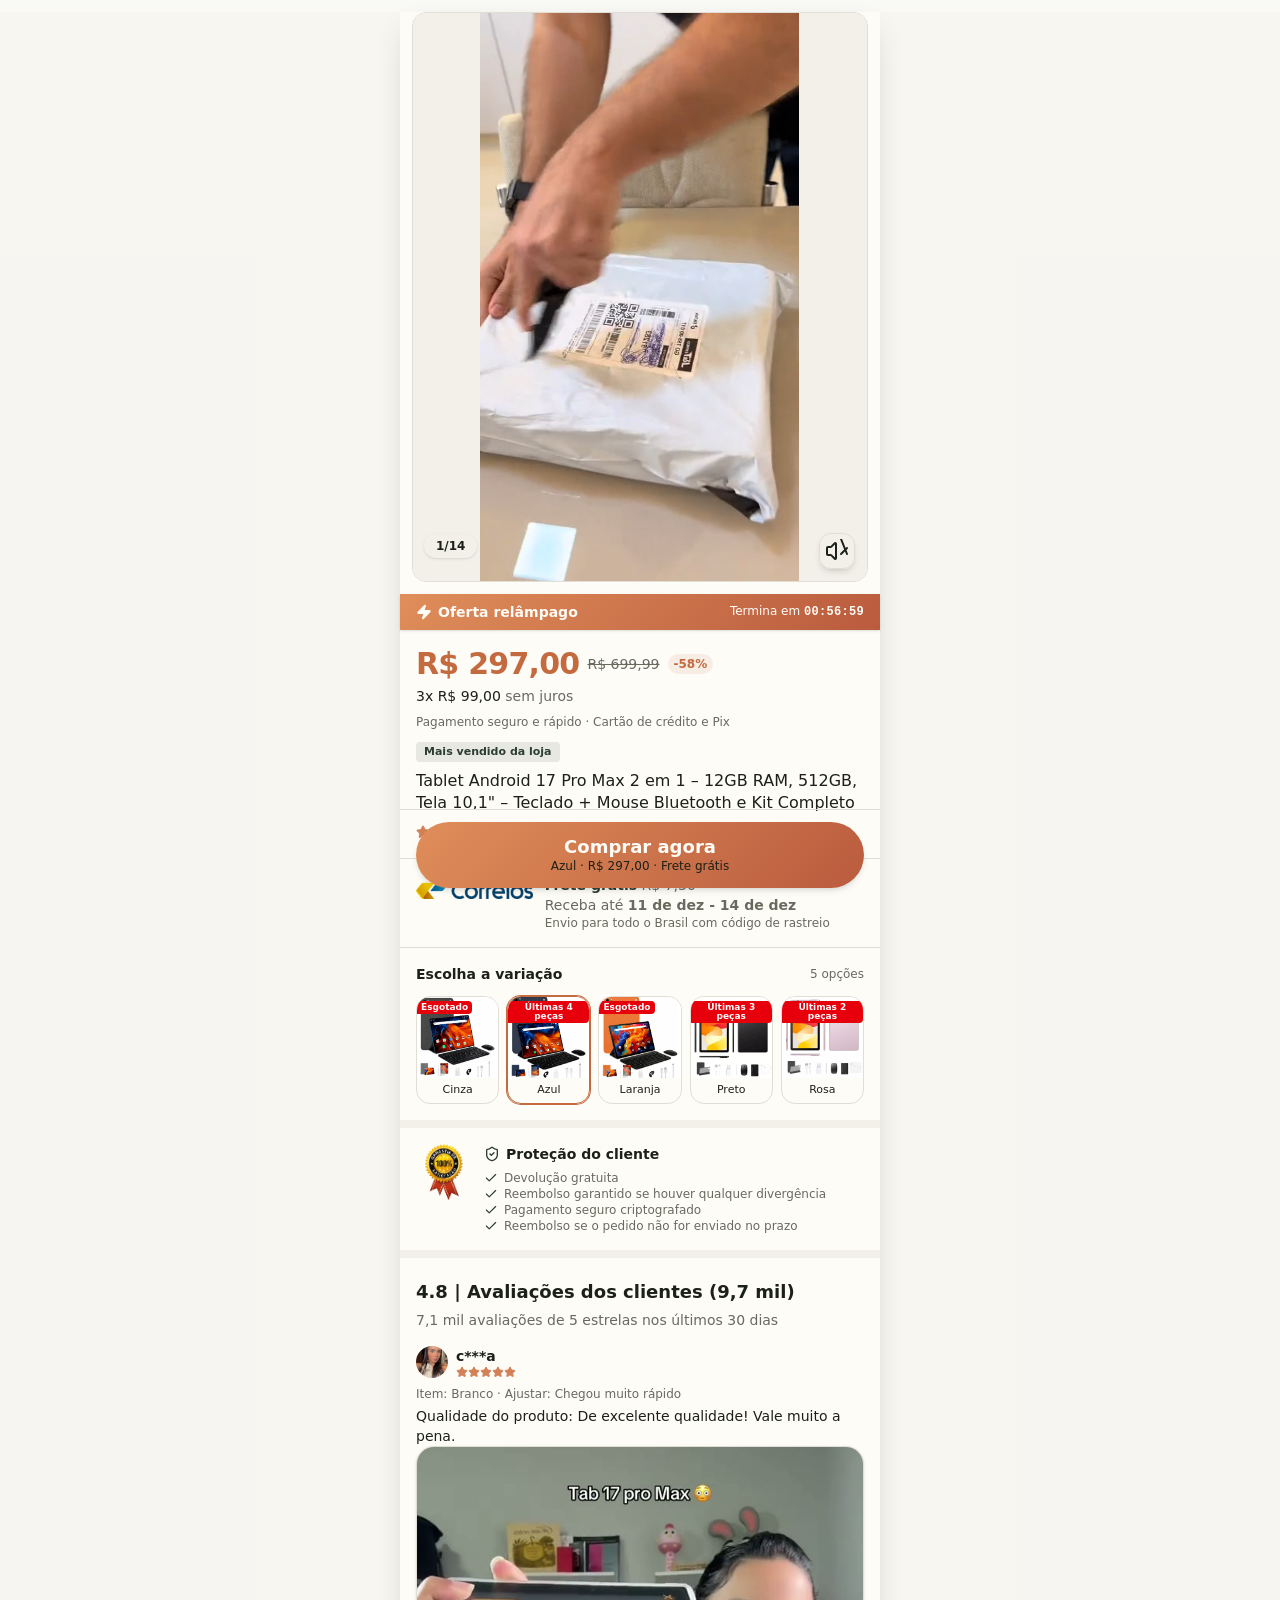
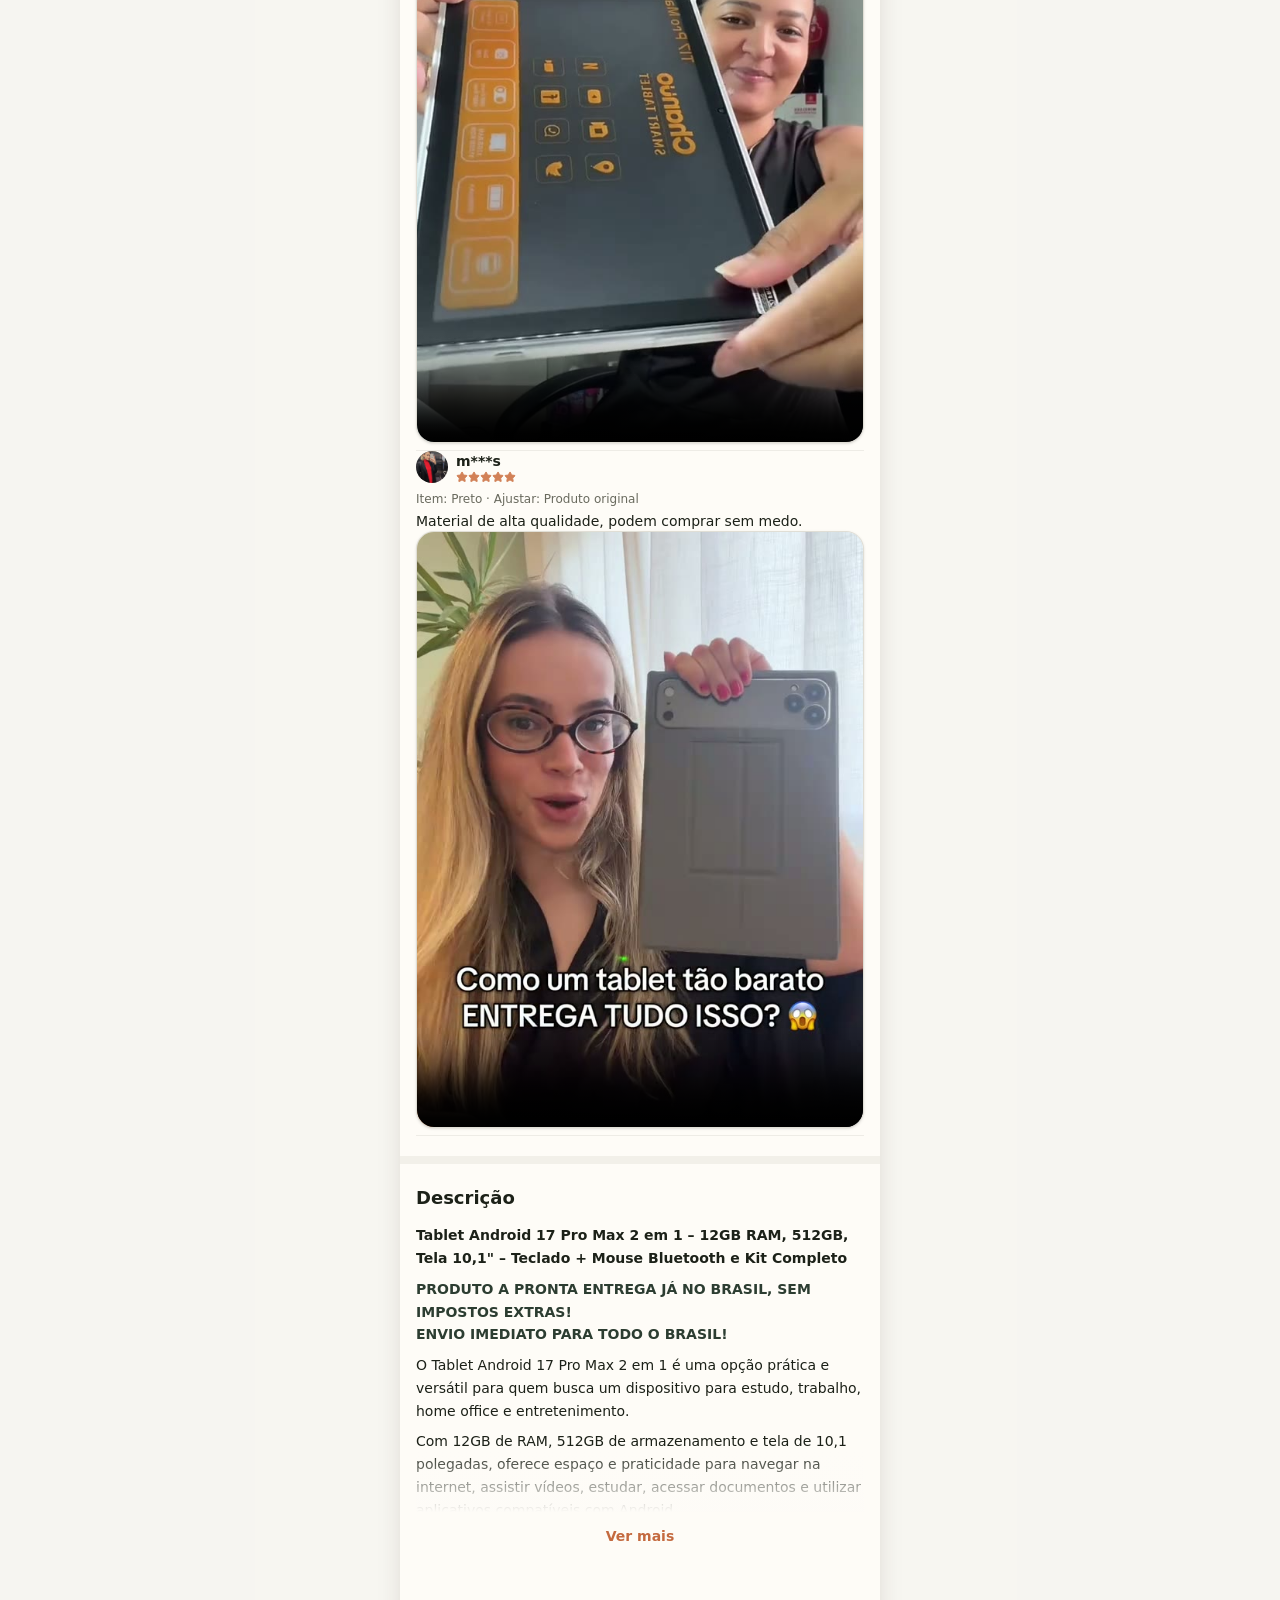
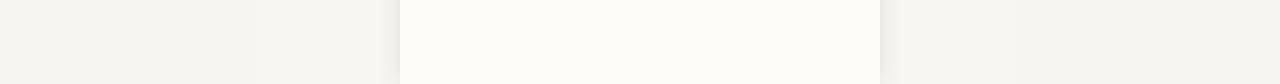
==== index.html @ 678054b8 "feat: pagina funcional tablet 17 pro max com videos e carrossel" ====
<!DOCTYPE html>
<html lang="pt-BR">
<head>
  <meta charset="utf-8">
  <meta name="viewport" content="width=device-width, initial-scale=1">
  <title>Tablet 17 Pro Max 2 em 1 · 12GB RAM, 512GB, teclado e mouse</title>
  <meta name="author" content="Veromix">
  <meta property="og:site_name" content="Veromix">
  <meta name="description" content="Tablet Android 17 Pro Max 2 em 1 com 12GB RAM, 512GB, tela 10,1&quot;, teclado e mouse Bluetooth e kit completo. De R$ 699,99 por R$ 297,00 com frete grátis.">
  <meta property="og:title" content="Tablet 17 Pro Max 2 em 1 · Kit completo por R$ 297,00">
  <meta property="og:description" content="Teclado + mouse Bluetooth, capa, caneta e acessórios. Frete grátis para todo o Brasil.">
  <meta property="og:type" content="product">
  <meta name="twitter:card" content="summary_large_image">
  <meta name="twitter:title" content="Tablet 17 Pro Max 2 em 1 · Kit completo por R$ 297,00">
  <meta name="twitter:description" content="Teclado + mouse Bluetooth, capa, caneta e acessórios. Frete grátis para todo o Brasil.">
  <meta property="og:image" content="images/08c2db23fcd06b9a225fe90efc8fc06b_1793487567953.png">
  <meta name="twitter:image" content="images/08c2db23fcd06b9a225fe90efc8fc06b_1793487567953.png">
  <link rel="icon" type="image/png" href="images/favicon.png">

  <!-- Preloads for performance -->
  <link rel="preload" as="image" href="images/tablet-cinza.webp">
  <link rel="preload" as="image" href="images/correios-logo.png">
  <link rel="preload" as="image" href="images/tablet-azul.webp">
  <link rel="preload" as="image" href="images/tablet-laranja.webp">
  <link rel="preload" as="image" href="images/tablet-preto.webp">
  <link rel="preload" as="image" href="images/tablet-rosa-nitido.jpg">
  <link rel="preload" as="image" href="images/garantia-100-satisfacao.png">
  <link rel="preload" as="image" href="images/avaliacao-avatar-1.jpeg">
  <link rel="preload" as="image" href="images/avaliacao-avatar-2.jpeg">
  <link rel="stylesheet" href="css/styles-BEpDuNdL.css">

  <style>
    /* Smooth carousel snap */
    #product-gallery {
      scroll-behavior: smooth;
      -webkit-overflow-scrolling: touch;
    }
    /* Pulse effect on volume button when muted to draw attention */
    @keyframes subtle-pulse {
      0%, 100% { transform: scale(1); }
      50% { transform: scale(1.08); }
    }
    .pulse-attention {
      animation: subtle-pulse 2s infinite ease-in-out;
    }
  </style>
</head>
<body class="bg-muted/40 text-foreground antialiased">
  <div class="min-h-screen bg-muted/40">
    <div class="mx-auto min-h-screen max-w-[480px] bg-background pb-28 shadow-soft">
      
      <!-- TOP PRODUCT MEDIA GALLERY -->
      <section class="relative">
        <div id="product-gallery" class="mx-3 my-3 flex snap-x snap-mandatory overflow-x-auto rounded-lg border border-border [scrollbar-width:none] [&::-webkit-scrollbar]:hidden">
          
          <!-- Slide 0: Main Video with audio -->
          <div class="relative aspect-[4/5] w-full shrink-0 snap-center bg-muted flex items-center justify-center overflow-hidden">
            <video 
              id="hero-gallery-video"
              src="media/video-galeria-com-som.webm" 
              aria-label="Vídeo do tablet 2 em 1" 
              autoplay 
              loop 
              muted 
              playsinline 
              preload="auto" 
              class="h-full w-full object-contain cursor-pointer"
              title="Toque para alternar o som"
            ></video>
            
            <!-- Sound toggle button -->
            <button 
              id="hero-mute-btn" 
              class="inline-flex items-center justify-center gap-2 whitespace-nowrap rounded-md text-sm font-medium cursor-pointer transition-transform hover:scale-105 active:scale-95 shadow-md h-9 w-9 absolute right-3 z-10 border border-border bg-background/95 text-foreground bottom-3 pulse-attention backdrop-blur-sm" 
              type="button" 
              aria-label="Ativar som" 
              title="Ativar som"
            >
              <svg xmlns="http://www.w3.org/2000/svg" width="24" height="24" viewBox="0 0 24 24" fill="none" stroke="currentColor" stroke-width="2" stroke-linecap="round" stroke-linejoin="round" class="lucide lucide-volume-x size-4 pointer-events-none"><path d="M11 4.702a.705.705 0 0 0-1.203-.498L6.413 7.587A1.4 1.4 0 0 1 5.416 8H3a1 1 0 0 0-1 1v6a1 1 0 0 0 1 1h2.416a1.4 1.4 0 0 1 .997.413l3.383 3.384A.705.705 0 0 0 11 19.298z"></path><line x1="22" x2="16" y1="9" y2="15"></line><line x1="16" x2="22" y2="15"></line></svg>
            </button>
          </div>

          <!-- Slide 1 to 13: Product images -->
          <img src="images/tablet-cinza.webp" alt="Tablet Cinza" class="aspect-square w-full shrink-0 snap-center object-cover">
          <img src="images/tablet-azul.webp" alt="Tablet Azul" loading="lazy" class="aspect-square w-full shrink-0 snap-center object-cover">
          <img src="images/tablet-laranja.webp" alt="Tablet Laranja" loading="lazy" class="aspect-square w-full shrink-0 snap-center object-cover">
          <img src="images/tablet-preto.webp" alt="Tablet Preto" loading="lazy" class="aspect-square w-full shrink-0 snap-center object-cover">
          <img src="images/tablet-rosa-nitido.jpg" alt="Tablet Rosa" loading="lazy" class="aspect-square w-full shrink-0 snap-center object-cover">
          <img src="images/galeria-kit-laranja.webp" alt="Kit Laranja completo" loading="lazy" class="aspect-square w-full shrink-0 snap-center object-cover">
          <img src="images/galeria-cinza-mesa.webp" alt="Tablet Cinza na mesa de trabalho" loading="lazy" class="aspect-square w-full shrink-0 snap-center object-cover">
          <img src="images/galeria-kit-azul.webp" alt="Kit Azul completo" loading="lazy" class="aspect-square w-full shrink-0 snap-center object-cover">
          <img src="images/galeria-usos.webp" alt="Demonstração de usos do tablet" loading="lazy" class="aspect-square w-full shrink-0 snap-center object-cover">
          <img src="images/galeria-cameras.webp" alt="Câmeras e fotos do produto" loading="lazy" class="aspect-square w-full shrink-0 snap-center object-cover">
          <img src="images/galeria-bateria.webp" alt="Bateria de longa duração 12.000mAh" loading="lazy" class="aspect-square w-full shrink-0 snap-center object-cover">
          <img src="images/galeria-especificacoes.webp" alt="Especificações técnicas completas" loading="lazy" class="aspect-square w-full shrink-0 snap-center object-cover">
          <img src="images/galeria-tablet-kit.webp" alt="Visão geral do produto e acessórios inclusos" loading="lazy" class="aspect-square w-full shrink-0 snap-center object-cover">
        </div>
        
        <!-- Gallery counter indicator -->
        <span id="gallery-counter" class="absolute bottom-6 left-6 rounded-full bg-stone-900/80 px-3 py-1 text-xs font-semibold text-white backdrop-blur-sm shadow">1/14</span>
      </section>

      <!-- FLASH SALE BANNER -->
      <div class="flex items-center justify-between bg-gradient-copper px-4 py-2 text-primary-foreground shadow-sm">
        <span class="inline-flex items-center gap-1.5 text-sm font-bold">
          <svg xmlns="http://www.w3.org/2000/svg" width="24" height="24" viewBox="0 0 24 24" fill="none" stroke="currentColor" stroke-width="2" stroke-linecap="round" stroke-linejoin="round" class="lucide lucide-zap h-4 w-4 fill-current" aria-hidden="true"><path d="M4 14a1 1 0 0 1-.78-1.63l9.9-10.2a.5.5 0 0 1 .86.46l-1.92 6.02A1 1 0 0 0 13 10h7a1 1 0 0 1 .78 1.63l-9.9 10.2a.5.5 0 0 1-.86-.46l1.92-6.02A1 1 0 0 0 11 14z"></path></svg> Oferta relâmpago
        </span>
        <span class="text-xs font-medium">Termina em <strong id="countdown-timer" class="font-bold font-mono tracking-wide">00:57:00</strong></span>
      </div>

      <!-- PRODUCT PRICE AND TITLE -->
      <section class="border-b border-border px-4 py-4">
        <div class="flex items-center gap-2">
          <span class="text-3xl font-bold tracking-tight text-primary">R$ 297,00</span>
          <span class="text-sm text-muted-foreground line-through">R$ 699,99</span>
          <span class="rounded-md bg-primary/10 px-1.5 py-0.5 text-xs font-bold text-primary">-58%</span>
        </div>
        <p class="mt-1 text-sm text-foreground">3x R$ 99,00 <span class="text-muted-foreground">sem juros</span></p>
        <p class="mt-2 text-xs text-muted-foreground">Pagamento seguro e rápido · Cartão de crédito e Pix</p>
        <span class="mt-3 inline-block rounded bg-accent/10 px-2 py-0.5 text-[11px] font-bold text-accent">Mais vendido da loja</span>
        <h1 class="mt-2 text-base font-medium leading-snug text-foreground">Tablet Android 17 Pro Max 2 em 1 – 12GB RAM, 512GB, Tela 10,1" – Teclado + Mouse Bluetooth e Kit Completo</h1>
        <div class="mt-2 flex items-center gap-2 text-sm">
          <span class="flex text-copper">
            <svg xmlns="http://www.w3.org/2000/svg" width="24" height="24" viewBox="0 0 24 24" fill="none" stroke="currentColor" stroke-width="2" stroke-linecap="round" stroke-linejoin="round" class="lucide lucide-star h-3.5 w-3.5 fill-copper text-copper" aria-hidden="true"><path d="M11.525 2.295a.53.53 0 0 1 .95 0l2.31 4.679a2.123 2.123 0 0 0 1.595 1.16l5.166.756a.53.53 0 0 1 .294.904l-3.736 3.638a2.123 2.123 0 0 0-.611 1.878l.882 5.14a.53.53 0 0 1-.771.56l-4.618-2.428a2.122 2.122 0 0 0-1.973 0L6.396 21.01a.53.53 0 0 1-.77-.56l.881-5.139a2.122 2.122 0 0 0-.611-1.879L2.16 9.795a.53.53 0 0 1 .294-.906l5.165-.755a2.122 2.122 0 0 0 1.597-1.16z"></path></svg>
            <svg xmlns="http://www.w3.org/2000/svg" width="24" height="24" viewBox="0 0 24 24" fill="none" stroke="currentColor" stroke-width="2" stroke-linecap="round" stroke-linejoin="round" class="lucide lucide-star h-3.5 w-3.5 fill-copper text-copper" aria-hidden="true"><path d="M11.525 2.295a.53.53 0 0 1 .95 0l2.31 4.679a2.123 2.123 0 0 0 1.595 1.16l5.166.756a.53.53 0 0 1 .294.904l-3.736 3.638a2.123 2.123 0 0 0-.611 1.878l.882 5.14a.53.53 0 0 1-.771.56l-4.618-2.428a2.122 2.122 0 0 0-1.973 0L6.396 21.01a.53.53 0 0 1-.77-.56l.881-5.139a2.122 2.122 0 0 0-.611-1.879L2.16 9.795a.53.53 0 0 1 .294-.906l5.165-.755a2.122 2.122 0 0 0 1.597-1.16z"></path></svg>
            <svg xmlns="http://www.w3.org/2000/svg" width="24" height="24" viewBox="0 0 24 24" fill="none" stroke="currentColor" stroke-width="2" stroke-linecap="round" stroke-linejoin="round" class="lucide lucide-star h-3.5 w-3.5 fill-copper text-copper" aria-hidden="true"><path d="M11.525 2.295a.53.53 0 0 1 .95 0l2.31 4.679a2.123 2.123 0 0 0 1.595 1.16l5.166.756a.53.53 0 0 1 .294.904l-3.736 3.638a2.123 2.123 0 0 0-.611 1.878l.882 5.14a.53.53 0 0 1-.771.56l-4.618-2.428a2.122 2.122 0 0 0-1.973 0L6.396 21.01a.53.53 0 0 1-.77-.56l.881-5.139a2.122 2.122 0 0 0-.611-1.879L2.16 9.795a.53.53 0 0 1 .294-.906l5.165-.755a2.122 2.122 0 0 0 1.597-1.16z"></path></svg>
            <svg xmlns="http://www.w3.org/2000/svg" width="24" height="24" viewBox="0 0 24 24" fill="none" stroke="currentColor" stroke-width="2" stroke-linecap="round" stroke-linejoin="round" class="lucide lucide-star h-3.5 w-3.5 fill-copper text-copper" aria-hidden="true"><path d="M11.525 2.295a.53.53 0 0 1 .95 0l2.31 4.679a2.123 2.123 0 0 0 1.595 1.16l5.166.756a.53.53 0 0 1 .294.904l-3.736 3.638a2.123 2.123 0 0 0-.611 1.878l.882 5.14a.53.53 0 0 1-.771.56l-4.618-2.428a2.122 2.122 0 0 0-1.973 0L6.396 21.01a.53.53 0 0 1-.77-.56l.881-5.139a2.122 2.122 0 0 0-.611-1.879L2.16 9.795a.53.53 0 0 1 .294-.906l5.165-.755a2.122 2.122 0 0 0 1.597-1.16z"></path></svg>
            <svg xmlns="http://www.w3.org/2000/svg" width="24" height="24" viewBox="0 0 24 24" fill="none" stroke="currentColor" stroke-width="2" stroke-linecap="round" stroke-linejoin="round" class="lucide lucide-star h-3.5 w-3.5 fill-copper text-copper" aria-hidden="true"><path d="M11.525 2.295a.53.53 0 0 1 .95 0l2.31 4.679a2.123 2.123 0 0 0 1.595 1.16l5.166.756a.53.53 0 0 1 .294.904l-3.736 3.638a2.123 2.123 0 0 0-.611 1.878l.882 5.14a.53.53 0 0 1-.771.56l-4.618-2.428a2.122 2.122 0 0 0-1.973 0L6.396 21.01a.53.53 0 0 1-.77-.56l.881-5.139a2.122 2.122 0 0 0-.611-1.879L2.16 9.795a.53.53 0 0 1 .294-.906l5.165-.755a2.122 2.122 0 0 0 1.597-1.16z"></path></svg>
          </span>
          <span class="font-semibold text-foreground">4.8</span>
          <span class="text-muted-foreground">(9,7 mil) · 142,7 mil vendidos</span>
        </div>
      </section>

      <!-- SHIPPING & CORREIOS -->
      <section class="flex items-start gap-3 border-b border-border px-4 py-4 text-sm">
        <img src="images/correios-logo.png" alt="Correios" class="h-6 w-auto mt-0.5">
        <div>
          <p><span class="font-semibold text-accent">Frete grátis</span> <span class="text-muted-foreground line-through">R$ 7,30</span></p>
          <p class="text-muted-foreground" id="delivery-date-text">Receba com envio rápido</p>
          <p class="text-muted-foreground text-xs mt-0.5">Envio para todo o Brasil com código de rastreio</p>
        </div>
      </section>

      <!-- VARIATION SELECTOR -->
      <section class="border-b-8 border-muted px-4 py-4">
        <div class="flex justify-between items-center text-sm">
          <span class="font-bold text-foreground">Escolha a variação</span>
          <span class="text-xs text-muted-foreground">5 opções</span>
        </div>
        <div class="mt-3 grid grid-cols-5 gap-2">
          
          <!-- Cinza (Esgotado) -->
          <button type="button" data-variant-id="modelo-1" aria-pressed="false" aria-disabled="true" class="relative overflow-hidden rounded-lg border text-center border-border opacity-65 cursor-pointer transition-all hover:opacity-80">
            <span class="absolute left-0 top-1 z-10 rounded-r bg-destructive px-1 py-0.5 text-[9px] font-bold leading-none text-destructive-foreground">Esgotado</span>
            <img src="images/tablet-cinza.webp" alt="Cinza" class="aspect-square w-full object-cover">
            <span class="block py-1 text-[11px] font-medium text-foreground">Cinza</span>
          </button>

          <!-- Azul (Default Selected) -->
          <button type="button" data-variant-id="modelo-2" aria-pressed="true" aria-disabled="false" class="relative overflow-hidden rounded-lg border text-center border-primary ring-1 ring-primary cursor-pointer transition-all hover:opacity-95">
            <span class="absolute left-0 top-1 z-10 rounded-r bg-destructive px-1 py-0.5 text-[9px] font-bold leading-none text-destructive-foreground">Últimas 4 peças</span>
            <img src="images/tablet-azul.webp" alt="Azul" class="aspect-square w-full object-cover">
            <span class="block py-1 text-[11px] font-medium text-foreground">Azul</span>
          </button>

          <!-- Laranja (Esgotado) -->
          <button type="button" data-variant-id="modelo-3" aria-pressed="false" aria-disabled="true" class="relative overflow-hidden rounded-lg border text-center border-border opacity-65 cursor-pointer transition-all hover:opacity-80">
            <span class="absolute left-0 top-1 z-10 rounded-r bg-destructive px-1 py-0.5 text-[9px] font-bold leading-none text-destructive-foreground">Esgotado</span>
            <img src="images/tablet-laranja.webp" alt="Laranja" class="aspect-square w-full object-cover">
            <span class="block py-1 text-[11px] font-medium text-foreground">Laranja</span>
          </button>

          <!-- Preto -->
          <button type="button" data-variant-id="modelo-preto" aria-pressed="false" aria-disabled="false" class="relative overflow-hidden rounded-lg border text-center border-border cursor-pointer transition-all hover:opacity-95">
            <span class="absolute left-0 top-1 z-10 rounded-r bg-destructive px-1 py-0.5 text-[9px] font-bold leading-none text-destructive-foreground">Últimas 3 peças</span>
            <img src="images/tablet-preto.webp" alt="Preto" class="aspect-square w-full object-cover">
            <span class="block py-1 text-[11px] font-medium text-foreground">Preto</span>
          </button>

          <!-- Rosa -->
          <button type="button" data-variant-id="modelo-rosa" aria-pressed="false" aria-disabled="false" class="relative overflow-hidden rounded-lg border text-center border-border cursor-pointer transition-all hover:opacity-95">
            <span class="absolute left-0 top-1 z-10 rounded-r bg-destructive px-1 py-0.5 text-[9px] font-bold leading-none text-destructive-foreground">Últimas 2 peças</span>
            <img src="images/tablet-rosa-nitido.jpg" alt="Rosa" class="aspect-square w-full object-cover">
            <span class="block py-1 text-[11px] font-medium text-foreground">Rosa</span>
          </button>
        </div>
      </section>

      <!-- GUARANTEE AND SECURITY -->
      <section class="flex items-start gap-3 border-b-8 border-muted px-4 py-4">
        <img src="images/garantia-100-satisfacao.png" alt="Compra protegida" class="h-14 w-14 object-contain shrink-0">
        <div>
          <p class="flex items-center gap-1.5 font-bold text-foreground text-sm">
            <svg xmlns="http://www.w3.org/2000/svg" width="24" height="24" viewBox="0 0 24 24" fill="none" stroke="currentColor" stroke-width="2" stroke-linecap="round" stroke-linejoin="round" class="lucide lucide-shield-check h-4 w-4 text-accent" aria-hidden="true"><path d="M20 13c0 5-3.5 7.5-7.66 8.95a1 1 0 0 1-.67-.01C7.5 20.5 4 18 4 13V6a1 1 0 0 1 1-1c2 0 4.5-1.2 6.24-2.72a1.17 1.17 0 0 1 1.52 0C14.51 3.81 17 5 19 5a1 1 0 0 1 1 1z"></path><path d="m9 12 2 2 4-4"></path></svg> Proteção do cliente
          </p>
          <ul class="mt-1.5 space-y-1 text-xs text-muted-foreground">
            <li class="flex items-center gap-1.5"><svg xmlns="http://www.w3.org/2000/svg" width="24" height="24" viewBox="0 0 24 24" fill="none" stroke="currentColor" stroke-width="2" stroke-linecap="round" stroke-linejoin="round" class="lucide lucide-check h-3.5 w-3.5 text-accent shrink-0" aria-hidden="true"><path d="M20 6 9 17l-5-5"></path></svg> Devolução gratuita</li>
            <li class="flex items-center gap-1.5"><svg xmlns="http://www.w3.org/2000/svg" width="24" height="24" viewBox="0 0 24 24" fill="none" stroke="currentColor" stroke-width="2" stroke-linecap="round" stroke-linejoin="round" class="lucide lucide-check h-3.5 w-3.5 text-accent shrink-0" aria-hidden="true"><path d="M20 6 9 17l-5-5"></path></svg> Reembolso garantido se houver qualquer divergência</li>
            <li class="flex items-center gap-1.5"><svg xmlns="http://www.w3.org/2000/svg" width="24" height="24" viewBox="0 0 24 24" fill="none" stroke="currentColor" stroke-width="2" stroke-linecap="round" stroke-linejoin="round" class="lucide lucide-check h-3.5 w-3.5 text-accent shrink-0" aria-hidden="true"><path d="M20 6 9 17l-5-5"></path></svg> Pagamento seguro criptografado</li>
            <li class="flex items-center gap-1.5"><svg xmlns="http://www.w3.org/2000/svg" width="24" height="24" viewBox="0 0 24 24" fill="none" stroke="currentColor" stroke-width="2" stroke-linecap="round" stroke-linejoin="round" class="lucide lucide-check h-3.5 w-3.5 text-accent shrink-0" aria-hidden="true"><path d="M20 6 9 17l-5-5"></path></svg> Reembolso se o pedido não for enviado no prazo</li>
          </ul>
        </div>
      </section>

      <!-- CUSTOMER REVIEWS WITH REAL VIDEO REVIEWS -->
      <section class="border-b-8 border-muted px-4 py-5">
        <h3 class="text-lg font-bold text-foreground">4.8 | Avaliações dos clientes (9,7 mil)</h3>
        <p class="mt-1 text-sm text-muted-foreground">7,1 mil avaliações de 5 estrelas nos últimos 30 dias</p>
        
        <div class="mt-4 space-y-6">
          
          <!-- Review 1 -->
          <div class="border-b border-border/50 pb-5 last:border-0 last:pb-0">
            <div class="flex items-center gap-2">
              <img src="images/avaliacao-avatar-1.jpeg" alt="c***a" class="h-8 w-8 rounded-full object-cover">
              <div>
                <p class="text-sm font-semibold text-foreground">c***a</p>
                <span class="flex text-copper">
                  <svg xmlns="http://www.w3.org/2000/svg" width="24" height="24" viewBox="0 0 24 24" fill="none" stroke="currentColor" stroke-width="2" stroke-linecap="round" stroke-linejoin="round" class="lucide lucide-star h-3 w-3 fill-copper text-copper"><path d="M11.525 2.295a.53.53 0 0 1 .95 0l2.31 4.679a2.123 2.123 0 0 0 1.595 1.16l5.166.756a.53.53 0 0 1 .294.904l-3.736 3.638a2.123 2.123 0 0 0-.611 1.878l.882 5.14a.53.53 0 0 1-.771.56l-4.618-2.428a2.122 2.122 0 0 0-1.973 0L6.396 21.01a.53.53 0 0 1-.77-.56l.881-5.139a2.122 2.122 0 0 0-.611-1.879L2.16 9.795a.53.53 0 0 1 .294-.906l5.165-.755a2.122 2.122 0 0 0 1.597-1.16z"></path></svg>
                  <svg xmlns="http://www.w3.org/2000/svg" width="24" height="24" viewBox="0 0 24 24" fill="none" stroke="currentColor" stroke-width="2" stroke-linecap="round" stroke-linejoin="round" class="lucide lucide-star h-3 w-3 fill-copper text-copper"><path d="M11.525 2.295a.53.53 0 0 1 .95 0l2.31 4.679a2.123 2.123 0 0 0 1.595 1.16l5.166.756a.53.53 0 0 1 .294.904l-3.736 3.638a2.123 2.123 0 0 0-.611 1.878l.882 5.14a.53.53 0 0 1-.771.56l-4.618-2.428a2.122 2.122 0 0 0-1.973 0L6.396 21.01a.53.53 0 0 1-.77-.56l.881-5.139a2.122 2.122 0 0 0-.611-1.879L2.16 9.795a.53.53 0 0 1 .294-.906l5.165-.755a2.122 2.122 0 0 0 1.597-1.16z"></path></svg>
                  <svg xmlns="http://www.w3.org/2000/svg" width="24" height="24" viewBox="0 0 24 24" fill="none" stroke="currentColor" stroke-width="2" stroke-linecap="round" stroke-linejoin="round" class="lucide lucide-star h-3 w-3 fill-copper text-copper"><path d="M11.525 2.295a.53.53 0 0 1 .95 0l2.31 4.679a2.123 2.123 0 0 0 1.595 1.16l5.166.756a.53.53 0 0 1 .294.904l-3.736 3.638a2.123 2.123 0 0 0-.611 1.878l.882 5.14a.53.53 0 0 1-.771.56l-4.618-2.428a2.122 2.122 0 0 0-1.973 0L6.396 21.01a.53.53 0 0 1-.77-.56l.881-5.139a2.122 2.122 0 0 0-.611-1.879L2.16 9.795a.53.53 0 0 1 .294-.906l5.165-.755a2.122 2.122 0 0 0 1.597-1.16z"></path></svg>
                  <svg xmlns="http://www.w3.org/2000/svg" width="24" height="24" viewBox="0 0 24 24" fill="none" stroke="currentColor" stroke-width="2" stroke-linecap="round" stroke-linejoin="round" class="lucide lucide-star h-3 w-3 fill-copper text-copper"><path d="M11.525 2.295a.53.53 0 0 1 .95 0l2.31 4.679a2.123 2.123 0 0 0 1.595 1.16l5.166.756a.53.53 0 0 1 .294.904l-3.736 3.638a2.123 2.123 0 0 0-.611 1.878l.882 5.14a.53.53 0 0 1-.771.56l-4.618-2.428a2.122 2.122 0 0 0-1.973 0L6.396 21.01a.53.53 0 0 1-.77-.56l.881-5.139a2.122 2.122 0 0 0-.611-1.879L2.16 9.795a.53.53 0 0 1 .294-.906l5.165-.755a2.122 2.122 0 0 0 1.597-1.16z"></path></svg>
                  <svg xmlns="http://www.w3.org/2000/svg" width="24" height="24" viewBox="0 0 24 24" fill="none" stroke="currentColor" stroke-width="2" stroke-linecap="round" stroke-linejoin="round" class="lucide lucide-star h-3 w-3 fill-copper text-copper"><path d="M11.525 2.295a.53.53 0 0 1 .95 0l2.31 4.679a2.123 2.123 0 0 0 1.595 1.16l5.166.756a.53.53 0 0 1 .294.904l-3.736 3.638a2.123 2.123 0 0 0-.611 1.878l.882 5.14a.53.53 0 0 1-.771.56l-4.618-2.428a2.122 2.122 0 0 0-1.973 0L6.396 21.01a.53.53 0 0 1-.77-.56l.881-5.139a2.122 2.122 0 0 0-.611-1.879L2.16 9.795a.53.53 0 0 1 .294-.906l5.165-.755a2.122 2.122 0 0 0 1.597-1.16z"></path></svg>
                </span>
              </div>
            </div>
            <p class="mt-2 text-xs text-muted-foreground">Item: Branco · Ajustar: Chegou muito rápido</p>
            <p class="mt-1 text-sm text-foreground">Qualidade do produto: De excelente qualidade! Vale muito a pena.</p>
            
            <!-- Video Review 1 -->
            <div class="mt-2.5 relative inline-block">
              <video 
                src="media/avaliacao-tablet-1.mp4" 
                poster="images/avaliacao-tablet-1-poster.jpg" 
                controls 
                playsinline 
                preload="metadata" 
                class="review-video aspect-[3/4] w-44 rounded-xl bg-muted object-cover shadow-sm border border-border"
              ></video>
            </div>
          </div>

          <!-- Review 2 -->
          <div class="border-b border-border/50 pb-5 last:border-0 last:pb-0">
            <div class="flex items-center gap-2">
              <img src="images/avaliacao-avatar-2.jpeg" alt="m***s" class="h-8 w-8 rounded-full object-cover">
              <div>
                <p class="text-sm font-semibold text-foreground">m***s</p>
                <span class="flex text-copper">
                  <svg xmlns="http://www.w3.org/2000/svg" width="24" height="24" viewBox="0 0 24 24" fill="none" stroke="currentColor" stroke-width="2" stroke-linecap="round" stroke-linejoin="round" class="lucide lucide-star h-3 w-3 fill-copper text-copper"><path d="M11.525 2.295a.53.53 0 0 1 .95 0l2.31 4.679a2.123 2.123 0 0 0 1.595 1.16l5.166.756a.53.53 0 0 1 .294.904l-3.736 3.638a2.123 2.123 0 0 0-.611 1.878l.882 5.14a.53.53 0 0 1-.771.56l-4.618-2.428a2.122 2.122 0 0 0-1.973 0L6.396 21.01a.53.53 0 0 1-.77-.56l.881-5.139a2.122 2.122 0 0 0-.611-1.879L2.16 9.795a.53.53 0 0 1 .294-.906l5.165-.755a2.122 2.122 0 0 0 1.597-1.16z"></path></svg>
                  <svg xmlns="http://www.w3.org/2000/svg" width="24" height="24" viewBox="0 0 24 24" fill="none" stroke="currentColor" stroke-width="2" stroke-linecap="round" stroke-linejoin="round" class="lucide lucide-star h-3 w-3 fill-copper text-copper"><path d="M11.525 2.295a.53.53 0 0 1 .95 0l2.31 4.679a2.123 2.123 0 0 0 1.595 1.16l5.166.756a.53.53 0 0 1 .294.904l-3.736 3.638a2.123 2.123 0 0 0-.611 1.878l.882 5.14a.53.53 0 0 1-.771.56l-4.618-2.428a2.122 2.122 0 0 0-1.973 0L6.396 21.01a.53.53 0 0 1-.77-.56l.881-5.139a2.122 2.122 0 0 0-.611-1.879L2.16 9.795a.53.53 0 0 1 .294-.906l5.165-.755a2.122 2.122 0 0 0 1.597-1.16z"></path></svg>
                  <svg xmlns="http://www.w3.org/2000/svg" width="24" height="24" viewBox="0 0 24 24" fill="none" stroke="currentColor" stroke-width="2" stroke-linecap="round" stroke-linejoin="round" class="lucide lucide-star h-3 w-3 fill-copper text-copper"><path d="M11.525 2.295a.53.53 0 0 1 .95 0l2.31 4.679a2.123 2.123 0 0 0 1.595 1.16l5.166.756a.53.53 0 0 1 .294.904l-3.736 3.638a2.123 2.123 0 0 0-.611 1.878l.882 5.14a.53.53 0 0 1-.771.56l-4.618-2.428a2.122 2.122 0 0 0-1.973 0L6.396 21.01a.53.53 0 0 1-.77-.56l.881-5.139a2.122 2.122 0 0 0-.611-1.879L2.16 9.795a.53.53 0 0 1 .294-.906l5.165-.755a2.122 2.122 0 0 0 1.597-1.16z"></path></svg>
                  <svg xmlns="http://www.w3.org/2000/svg" width="24" height="24" viewBox="0 0 24 24" fill="none" stroke="currentColor" stroke-width="2" stroke-linecap="round" stroke-linejoin="round" class="lucide lucide-star h-3 w-3 fill-copper text-copper"><path d="M11.525 2.295a.53.53 0 0 1 .95 0l2.31 4.679a2.123 2.123 0 0 0 1.595 1.16l5.166.756a.53.53 0 0 1 .294.904l-3.736 3.638a2.123 2.123 0 0 0-.611 1.878l.882 5.14a.53.53 0 0 1-.771.56l-4.618-2.428a2.122 2.122 0 0 0-1.973 0L6.396 21.01a.53.53 0 0 1-.77-.56l.881-5.139a2.122 2.122 0 0 0-.611-1.879L2.16 9.795a.53.53 0 0 1 .294-.906l5.165-.755a2.122 2.122 0 0 0 1.597-1.16z"></path></svg>
                  <svg xmlns="http://www.w3.org/2000/svg" width="24" height="24" viewBox="0 0 24 24" fill="none" stroke="currentColor" stroke-width="2" stroke-linecap="round" stroke-linejoin="round" class="lucide lucide-star h-3 w-3 fill-copper text-copper"><path d="M11.525 2.295a.53.53 0 0 1 .95 0l2.31 4.679a2.123 2.123 0 0 0 1.595 1.16l5.166.756a.53.53 0 0 1 .294.904l-3.736 3.638a2.123 2.123 0 0 0-.611 1.878l.882 5.14a.53.53 0 0 1-.771.56l-4.618-2.428a2.122 2.122 0 0 0-1.973 0L6.396 21.01a.53.53 0 0 1-.77-.56l.881-5.139a2.122 2.122 0 0 0-.611-1.879L2.16 9.795a.53.53 0 0 1 .294-.906l5.165-.755a2.122 2.122 0 0 0 1.597-1.16z"></path></svg>
                </span>
              </div>
            </div>
            <p class="mt-2 text-xs text-muted-foreground">Item: Preto · Ajustar: Produto original</p>
            <p class="mt-1 text-sm text-foreground">Material de alta qualidade, podem comprar sem medo.</p>
            
            <!-- Video Review 2 -->
            <div class="mt-2.5 relative inline-block">
              <video 
                src="media/avaliacao-tablet-2.mp4" 
                poster="images/avaliacao-tablet-2-poster.jpg" 
                controls 
                playsinline 
                preload="metadata" 
                class="review-video aspect-[3/4] w-44 rounded-xl bg-muted object-cover shadow-sm border border-border"
              ></video>
            </div>
          </div>

        </div>
      </section>

      <!-- PRODUCT DESCRIPTION -->
      <section class="px-4 py-5">
        <h2 class="text-lg font-bold text-foreground">Descrição</h2>
        <div id="description-content" class="relative mt-3 space-y-2 overflow-hidden text-sm leading-relaxed text-foreground max-h-72 transition-all duration-300">
          <p class="font-semibold">Tablet Android 17 Pro Max 2 em 1 – 12GB RAM, 512GB, Tela 10,1" – Teclado + Mouse Bluetooth e Kit Completo</p>
          <p class="font-bold text-accent">PRODUTO A PRONTA ENTREGA JÁ NO BRASIL, SEM IMPOSTOS EXTRAS!<br>ENVIO IMEDIATO PARA TODO O BRASIL!</p>
          <p>O Tablet Android 17 Pro Max 2 em 1 é uma opção prática e versátil para quem busca um dispositivo para estudo, trabalho, home office e entretenimento.</p>
          <p>Com 12GB de RAM, 512GB de armazenamento e tela de 10,1 polegadas, oferece espaço e praticidade para navegar na internet, assistir vídeos, estudar, acessar documentos e utilizar aplicativos compatíveis com Android.</p>
          <p>O kit acompanha teclado e mouse Bluetooth sem fio, além de capa, suporte, caneta touch, película, fone de ouvido e outros acessórios para deixar sua experiência ainda mais completa.</p>
          
          <p class="font-bold mt-3">ESPECIFICAÇÕES DO PRODUTO:</p>
          <p>• Sistema operacional: Android 14<br>
          • Memória RAM: 12GB<br>
          • Armazenamento interno: 512GB<br>
          • Tela: 10,1 polegadas<br>
          • Conectividade: Wi-Fi e Bluetooth<br>
          • Entradas: USB Tipo-C e cartão de memória<br>
          • Câmera frontal: 16 MP<br>
          • Câmera traseira: 32 MP<br>
          • Bateria: 12.000 mAh<br>
          • Carregamento: USB Tipo-C<br>
          • Uso: Estudo, trabalho, entretenimento e navegação</p>
          
          <p class="font-bold mt-3">KIT COMPLETO 2 EM 1:</p>
          <p><strong>TECLADO + MOUSE BLUETOOTH</strong><br>Transforme o tablet em uma estação mais prática para digitação, pesquisas, trabalhos, organização de documentos e tarefas do dia a dia.</p>
          <p><strong>TELA DE 10,1 POLEGADAS</strong><br>Tamanho confortável para leitura, videoaulas, filmes, redes sociais, navegação e utilização de aplicativos.</p>
          <p><strong>512GB DE ARMAZENAMENTO</strong><br>Tenha bastante espaço para armazenar arquivos, fotos, vídeos, aplicativos e documentos.</p>
          <p><strong>12GB DE RAM</strong><br>Memória adequada para tarefas do dia a dia e utilização de aplicativos compatíveis com o sistema Android.</p>
          
          <p class="font-bold mt-3">IDEAL PARA ESTUDO E CURSOS ONLINE:</p>
          <p>• Acompanhe videoaulas<br>
          • Leia e-books e documentos<br>
          • Acesse plataformas de ensino<br>
          • Faça anotações com a caneta touch<br>
          • Participe de aulas e reuniões online<br>
          • Utilize aplicativos compatíveis com Android</p>
          
          <p class="font-bold mt-3">TRABALHO E HOME OFFICE:</p>
          <p>Utilize aplicativos compatíveis com Android para editar documentos, acessar e-mails, ler PDFs, realizar pesquisas e organizar suas tarefas.</p>
          <p>O teclado e o mouse Bluetooth proporcionam mais praticidade para digitação e atividades que exigem maior produtividade.</p>
          
          <p class="font-bold mt-3">ENTRETENIMENTO:</p>
          <p>Use o tablet para assistir vídeos, navegar na internet, acessar redes sociais, ouvir música e utilizar aplicativos compatíveis com Android.</p>
          
          <p class="font-bold mt-3">CÂMERAS:</p>
          <p>• Câmera frontal de 16 MP: ideal para chamadas de vídeo e reuniões online.<br>
          • Câmera traseira de 32 MP: para fotos e registros do dia a dia.</p>
          
          <p class="font-bold mt-3">BATERIA DE 12.000 mAh:</p>
          <p>A bateria de 12.000 mAh proporciona autonomia para utilização diária em estudos, trabalho e entretenimento.</p>
          
          <p class="font-bold mt-3">CONTEÚDO DA EMBALAGEM:</p>
          <p>• 1 Tablet Android 14<br>
          • 1 Capa protetora<br>
          • 1 Teclado Bluetooth sem fio<br>
          • 1 Mouse Bluetooth sem fio<br>
          • 1 Suporte para tablet<br>
          • 1 Caneta touch<br>
          • 1 Película protetora<br>
          • 1 Fone de ouvido<br>
          • 1 Cabo USB Tipo-C<br>
          • 1 Carregador USB bivolt<br>
          • 1 Cabo OTG</p>
          
          <p class="font-bold mt-3">POR QUE ADQUIRIR CONOSCO?</p>
          <p>• Produto novo lacrado<br>
          • Produto à pronta entrega no Brasil<br>
          • Sem impostos extras para o comprador<br>
          • Envio rápido e seguro para todo o Brasil<br>
          • Kit completo com teclado e mouse<br>
          • Diversos acessórios inclusos<br>
          • Atendimento pós-venda dedicado</p>
          <p>Garantia do vendedor: 90 dias<br>Garantia de fábrica: conforme disponibilidade do fabricante</p>

          <!-- Gradient overlay when collapsed -->
          <div id="description-overlay" class="absolute inset-x-0 bottom-0 h-16 bg-gradient-to-t from-background to-transparent pointer-events-none"></div>
        </div>
        <button id="description-toggle-btn" type="button" class="mt-2 w-full text-center text-sm font-semibold text-primary py-1.5 cursor-pointer hover:underline transition-colors">Ver mais</button>
      </section>

      <!-- STICKY BOTTOM BUY BUTTON -->
      <div class="fixed inset-x-0 bottom-0 z-30 mx-auto max-w-[480px] border-t border-border bg-background/95 backdrop-blur-md px-4 py-3">
        <a id="bottom-buy-btn" href="https://seguro.veromix.shop/api/public/shopify?product=2788514257293&amp;store=27885" class="block w-full rounded-full bg-gradient-copper py-3.5 text-center transition-all hover:brightness-105 active:scale-[0.99] shadow-md">
          <span class="block text-lg font-bold text-primary-foreground leading-tight">Comprar agora</span>
          <span id="bottom-buy-subtitle" class="block text-xs text-primary-foreground/90 font-medium">Azul · R$ 297,00 · Frete grátis</span>
        </a>
      </div>

    </div>
  </div>

  <!-- App logic -->
  <script src="js/app.js"></script>
</body>
</html>
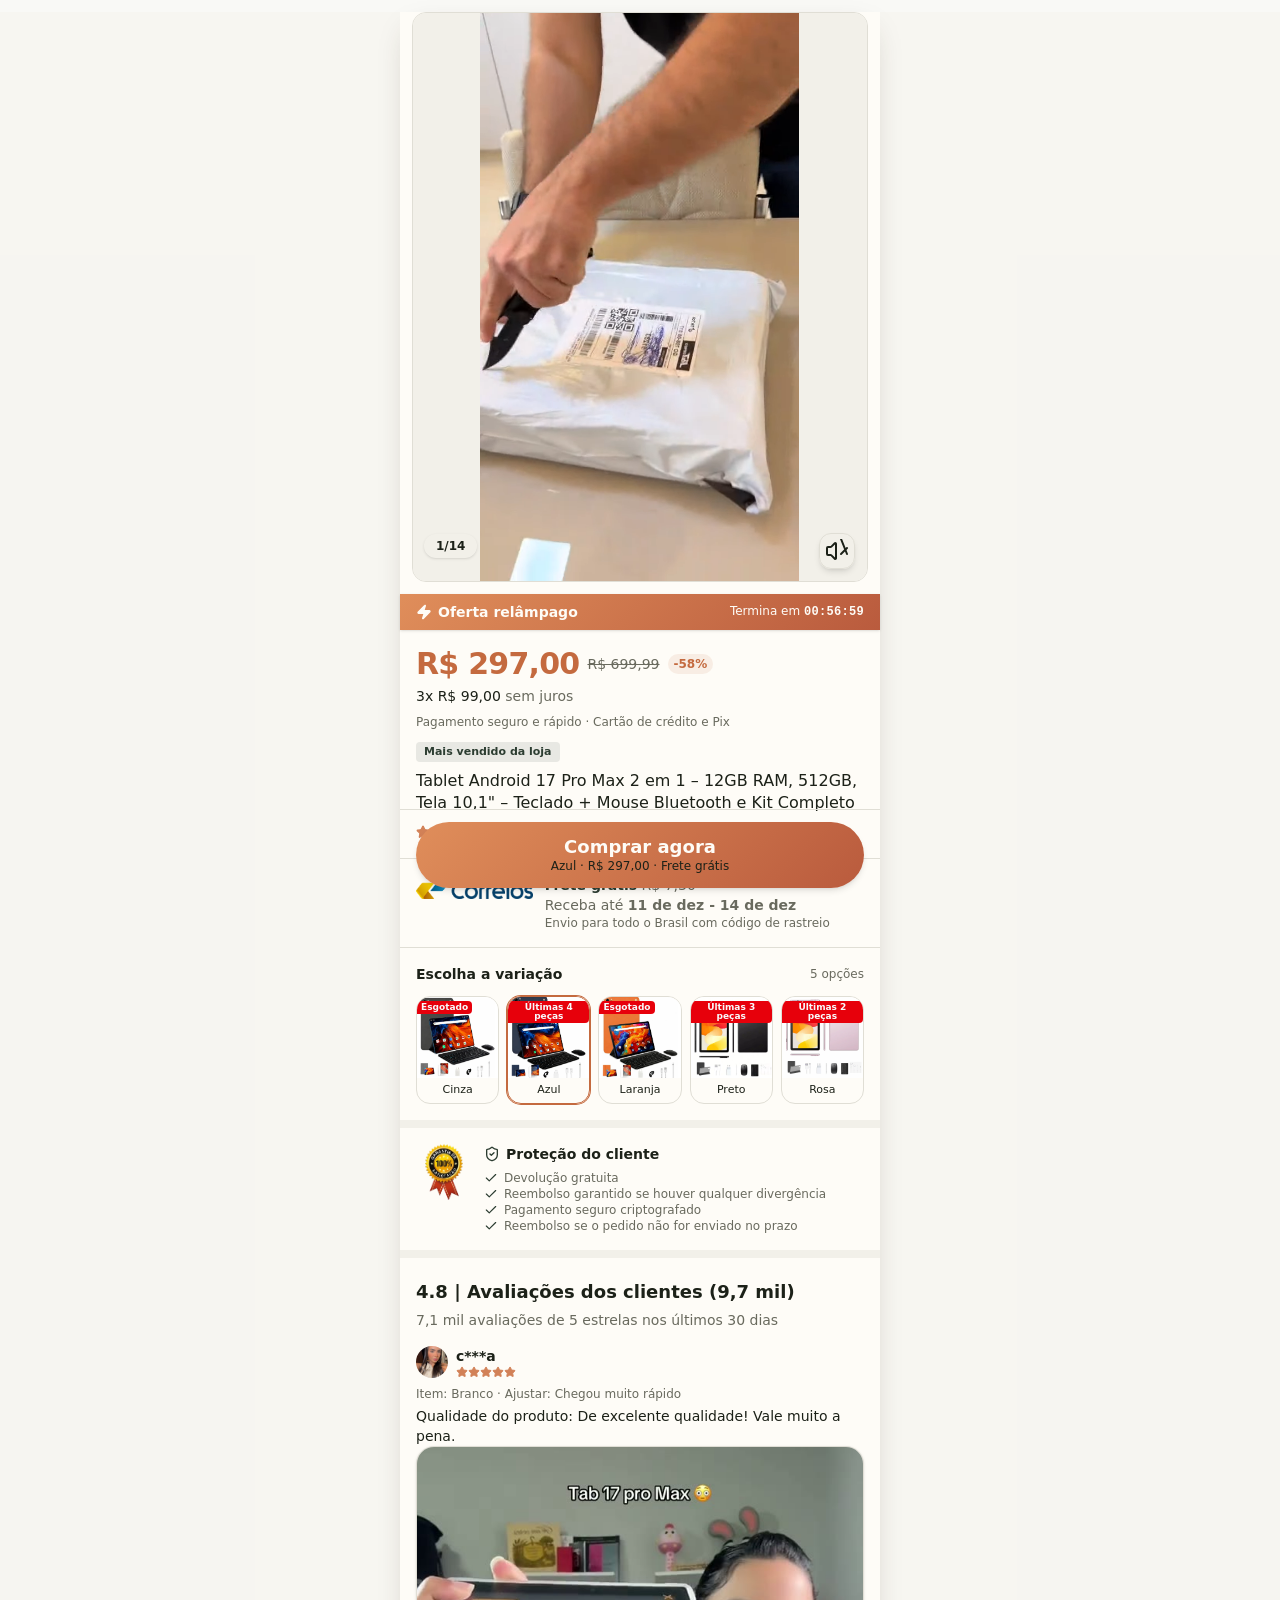
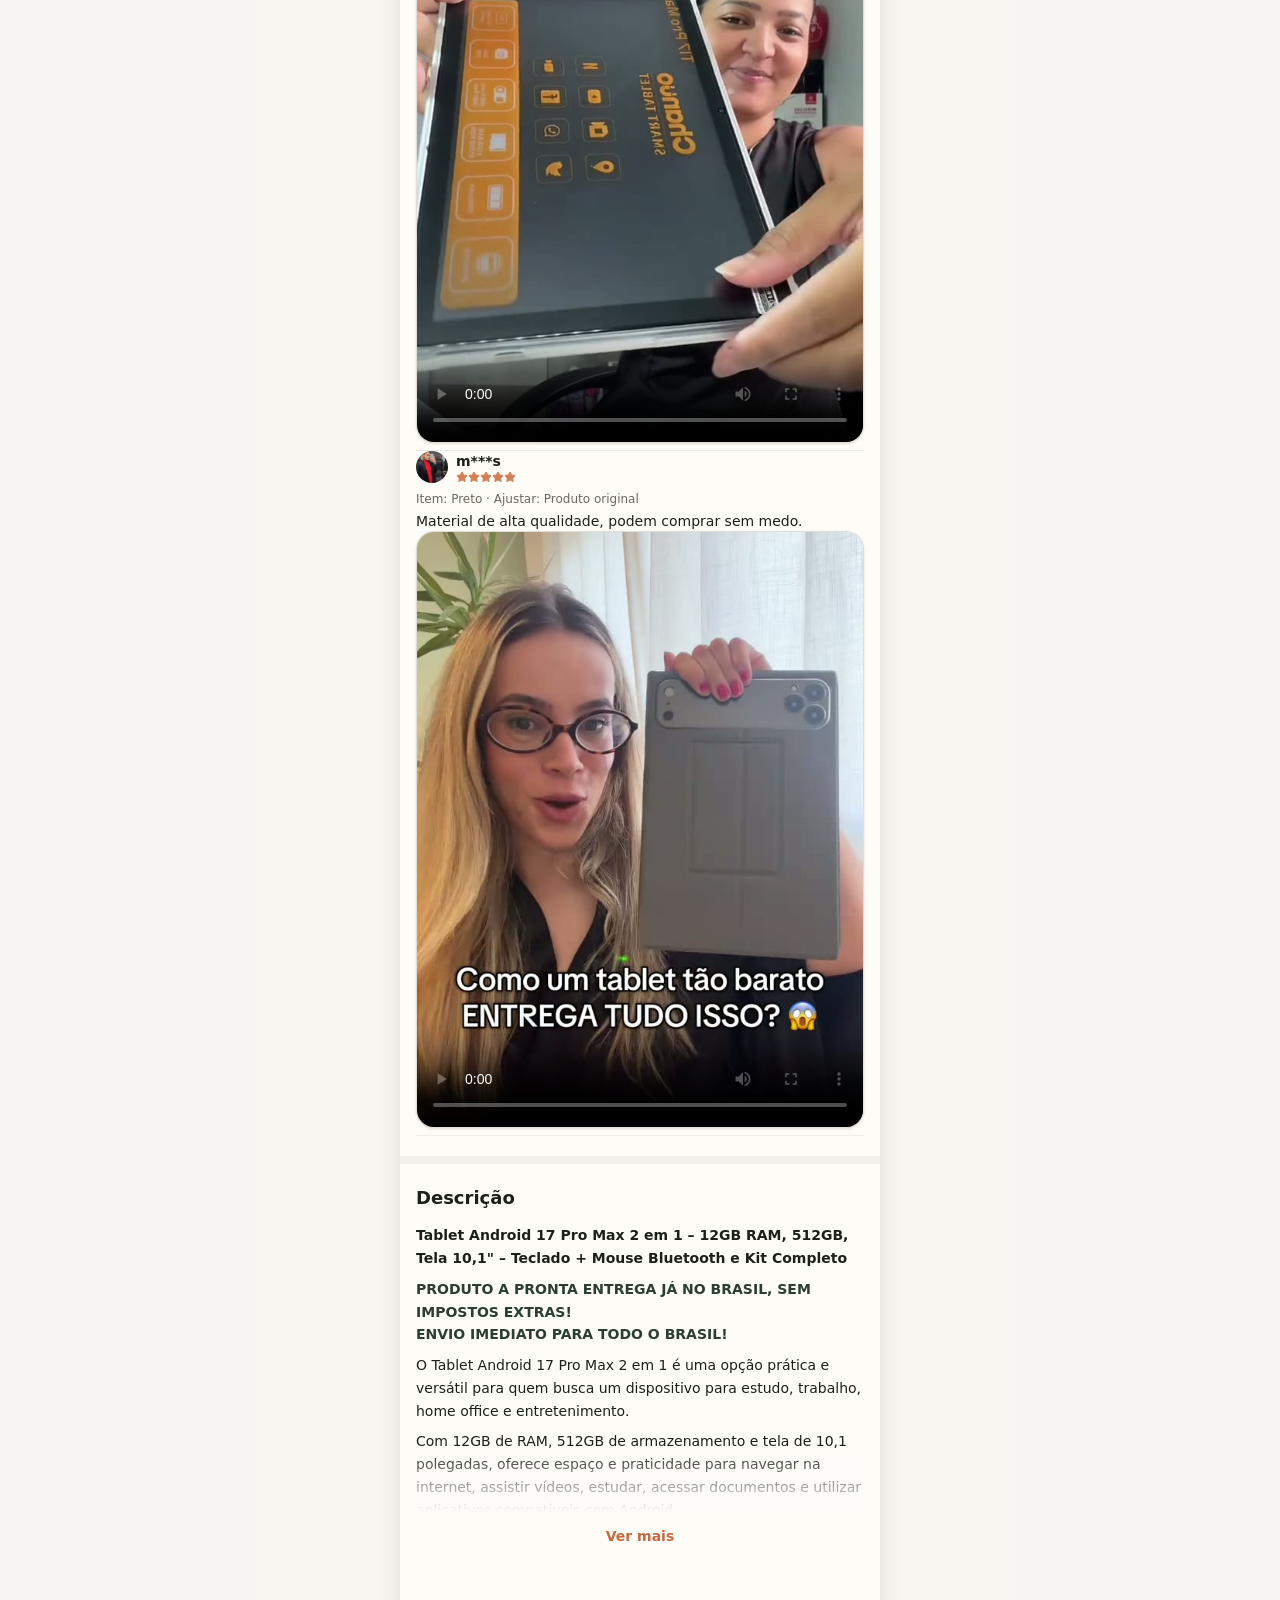
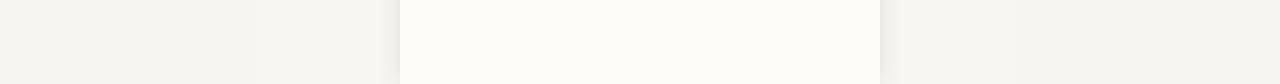
==== commit 405e0622: "feat: checkout Pix nativo integrado com InvictusPay API v1" ====
--- a/index.html
+++ b/index.html
@@ -357,7 +357,7 @@
 
       <!-- STICKY BOTTOM BUY BUTTON -->
       <div class="fixed inset-x-0 bottom-0 z-30 mx-auto max-w-[480px] border-t border-border bg-background/95 backdrop-blur-md px-4 py-3">
-        <a id="bottom-buy-btn" href="https://seguro.veromix.shop/api/public/shopify?product=2788514257293&amp;store=27885" class="block w-full rounded-full bg-gradient-copper py-3.5 text-center transition-all hover:brightness-105 active:scale-[0.99] shadow-md">
+        <a id="bottom-buy-btn" data-variant-id="modelo-2" href="https://seguro.veromix.shop/api/public/shopify?product=2788514257293&amp;store=27885" class="block w-full rounded-full bg-gradient-copper py-3.5 text-center transition-all hover:brightness-105 active:scale-[0.99] shadow-md">
           <span class="block text-lg font-bold text-primary-foreground leading-tight">Comprar agora</span>
           <span id="bottom-buy-subtitle" class="block text-xs text-primary-foreground/90 font-medium">Azul · R$ 297,00 · Frete grátis</span>
         </a>
@@ -366,7 +366,8 @@
     </div>
   </div>
 
-  <!-- App logic -->
+  <!-- App logic & Pix checkout -->
   <script src="js/app.js"></script>
+  <script src="js/pix-checkout.js"></script>
 </body>
 </html>
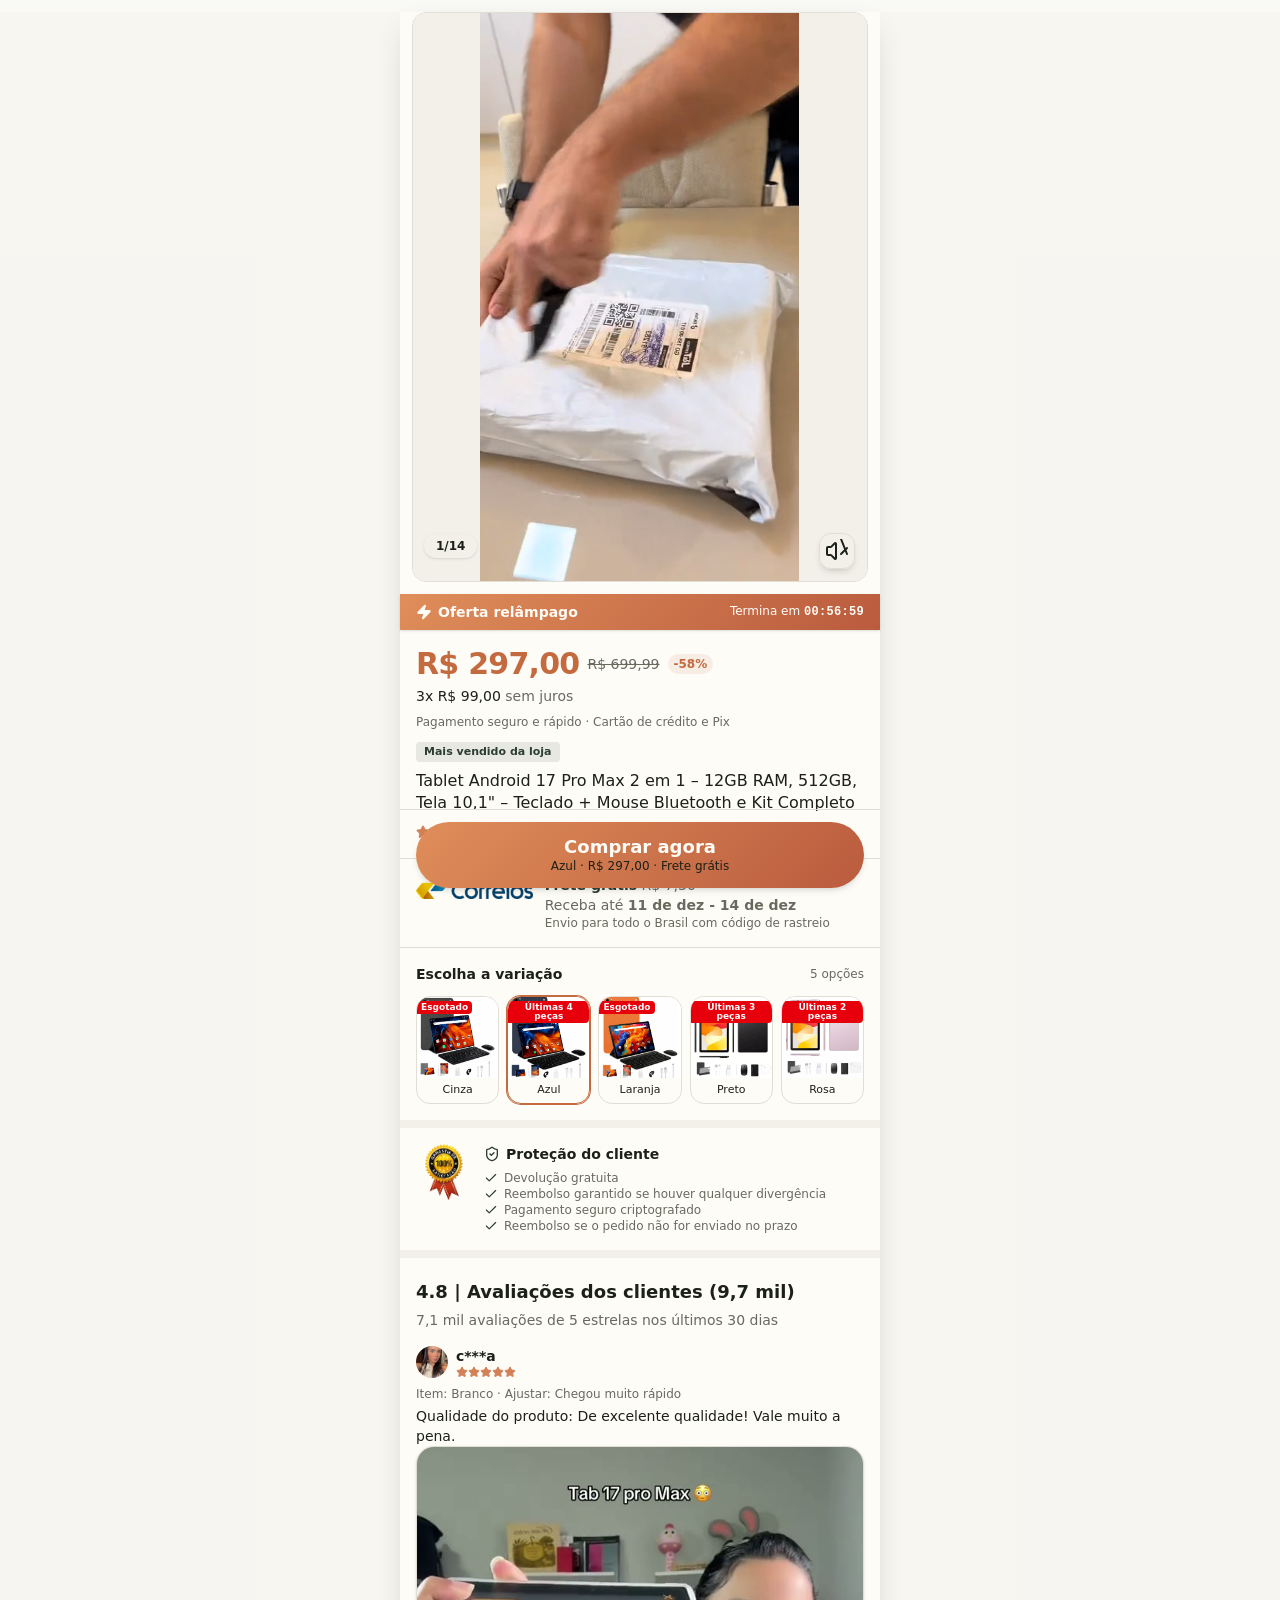
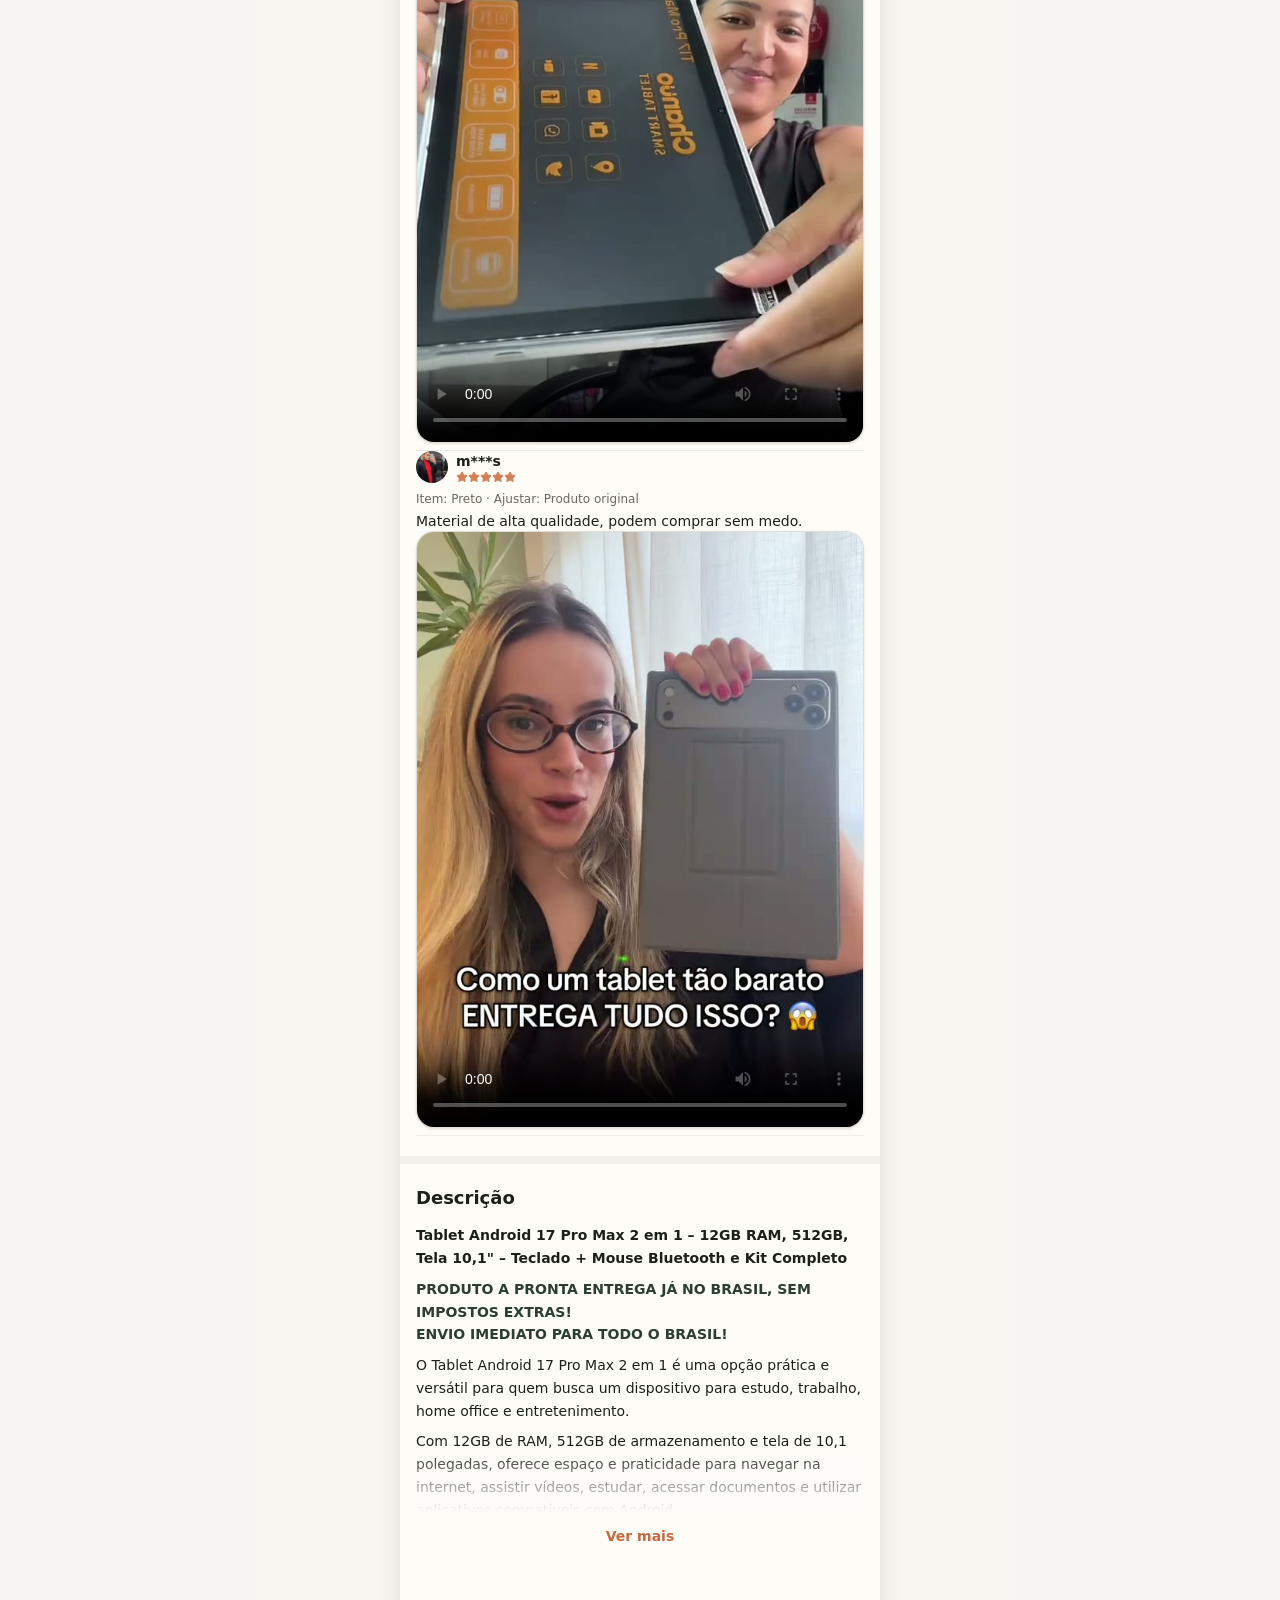
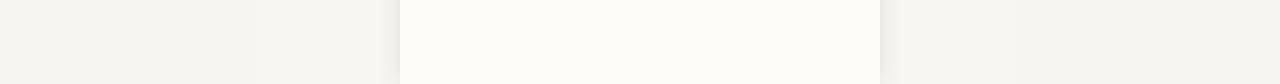
==== commit 28d26f11: "feat(checkout): transformar checkout em pagina inteira de 3 etapas com Pix InvictusPay" ====
--- a/index.html
+++ b/index.html
@@ -28,6 +28,7 @@
   <link rel="preload" as="image" href="images/avaliacao-avatar-1.jpeg">
   <link rel="preload" as="image" href="images/avaliacao-avatar-2.jpeg">
   <link rel="stylesheet" href="css/styles-BEpDuNdL.css">
+  <link rel="stylesheet" href="css/checkout.css">
 
   <style>
     /* Smooth carousel snap */
--- a/css/checkout.css
+++ b/css/checkout.css
@@ -0,0 +1,843 @@
+/* ==========================================================================
+   CHECKOUT EM PÁGINA INTEIRA - TABLET 17 PRO MAX
+   Estilos específicos do checkout de 3 etapas
+   ========================================================================== */
+
+:root {
+  --checkout-bg: #F5F5F4;
+  --checkout-card-bg: #FFFFFF;
+  --checkout-border: #E5E7EB;
+  --checkout-primary: #C26D3A;
+  --checkout-primary-hover: #A85A2E;
+  --checkout-primary-light: #FFF7ED;
+  --checkout-text: #1C1917;
+  --checkout-text-muted: #6B7280;
+  --checkout-error: #DC2626;
+  --checkout-success: #16A34A;
+}
+
+/* Container de tela cheia que cobre totalmente a página de produto */
+#checkout-fullscreen-container {
+  position: fixed;
+  inset: 0;
+  width: 100vw;
+  height: 100vh;
+  background-color: var(--checkout-bg);
+  color: var(--checkout-text);
+  overflow-y: auto;
+  overflow-x: hidden;
+  z-index: 100;
+  font-family: inherit;
+  transition: opacity 150ms ease-out, transform 150ms ease-out;
+  opacity: 0;
+  transform: translateY(8px);
+  pointer-events: none;
+  visibility: hidden;
+  -webkit-overflow-scrolling: touch;
+}
+
+#checkout-fullscreen-container.active {
+  opacity: 1;
+  transform: translateY(0);
+  pointer-events: auto;
+  visibility: visible;
+}
+
+@media (prefers-reduced-motion: reduce) {
+  #checkout-fullscreen-container {
+    transition: none !important;
+    transform: none !important;
+  }
+}
+
+/* Cabeçalho fixo no topo */
+.checkout-header {
+  position: sticky;
+  top: 0;
+  left: 0;
+  right: 0;
+  height: 56px;
+  background: #FFFFFF;
+  border-bottom: 1px solid var(--checkout-border);
+  z-index: 30;
+  display: flex;
+  align-items: center;
+  justify-content: space-between;
+  padding: 0 16px;
+}
+
+.checkout-header-inner {
+  width: 100%;
+  max-w: 1080px;
+  margin: 0 auto;
+  display: flex;
+  align-items: center;
+  justify-content: space-between;
+}
+
+.checkout-back-btn {
+  display: inline-flex;
+  align-items: center;
+  gap: 6px;
+  background: transparent;
+  border: none;
+  color: var(--checkout-text-muted);
+  font-size: 14px;
+  font-weight: 500;
+  cursor: pointer;
+  padding: 6px 10px;
+  border-radius: 8px;
+  transition: color 0.15s, background-color 0.15s;
+}
+
+.checkout-back-btn:hover {
+  color: var(--checkout-text);
+  background-color: #F3F4F6;
+}
+
+.checkout-header-logo {
+  display: flex;
+  align-items: center;
+  gap: 8px;
+}
+
+.checkout-header-logo img {
+  height: 32px;
+  width: auto;
+  object-fit: contain;
+}
+
+.checkout-header-security {
+  display: inline-flex;
+  align-items: center;
+  gap: 6px;
+  font-size: 12px;
+  font-weight: 600;
+  color: var(--checkout-text-muted);
+  text-transform: uppercase;
+  letter-spacing: 0.03em;
+}
+
+.checkout-header-security svg {
+  color: var(--checkout-success);
+}
+
+/* Área principal do conteúdo */
+.checkout-main-content {
+  max-width: 1080px;
+  margin: 0 auto;
+  padding: 20px 16px 64px 16px;
+}
+
+@media (min-width: 960px) {
+  .checkout-main-content {
+    padding: 32px 24px 80px 24px;
+    display: grid;
+    grid-template-columns: 1fr 400px;
+    gap: 32px;
+    align-items: start;
+  }
+}
+
+/* Barra de etapas (Progress Bar) */
+.checkout-steps-bar {
+  display: flex;
+  align-items: center;
+  justify-content: space-between;
+  position: relative;
+  margin-bottom: 24px;
+  padding: 0 8px;
+}
+
+.checkout-steps-bar::before {
+  content: '';
+  position: absolute;
+  top: 16px;
+  left: 36px;
+  right: 36px;
+  height: 2px;
+  background-color: var(--checkout-border);
+  z-index: 1;
+}
+
+.checkout-step-indicator {
+  position: relative;
+  z-index: 2;
+  display: flex;
+  flex-direction: column;
+  align-items: center;
+  gap: 6px;
+  background: transparent;
+  border: none;
+  cursor: default;
+}
+
+.checkout-step-indicator.clickable {
+  cursor: pointer;
+}
+
+.checkout-step-circle {
+  width: 32px;
+  height: 32px;
+  border-radius: 50%;
+  background-color: #FFFFFF;
+  border: 2px solid var(--checkout-border);
+  color: var(--checkout-text-muted);
+  font-size: 13px;
+  font-weight: 700;
+  display: flex;
+  align-items: center;
+  justify-content: center;
+  transition: all 0.2s ease;
+}
+
+.checkout-step-indicator.active .checkout-step-circle {
+  background-color: var(--checkout-primary);
+  border-color: var(--checkout-primary);
+  color: #FFFFFF;
+  box-shadow: 0 0 0 3px rgba(194, 109, 58, 0.2);
+}
+
+.checkout-step-indicator.completed .checkout-step-circle {
+  background-color: var(--checkout-success);
+  border-color: var(--checkout-success);
+  color: #FFFFFF;
+}
+
+.checkout-step-label {
+  font-size: 12px;
+  font-weight: 600;
+  color: var(--checkout-text-muted);
+  white-space: nowrap;
+}
+
+.checkout-step-indicator.active .checkout-step-label {
+  color: var(--checkout-text);
+}
+
+/* Cartões das Etapas e Painéis */
+.checkout-card {
+  background: var(--checkout-card-bg);
+  border: 1px solid var(--checkout-border);
+  border-radius: 16px;
+  padding: 20px;
+  margin-bottom: 16px;
+  box-shadow: 0 1px 2px rgba(0, 0, 0, 0.04);
+}
+
+@media (min-width: 960px) {
+  .checkout-card {
+    padding: 24px;
+    margin-bottom: 20px;
+  }
+}
+
+.checkout-card-header {
+  display: flex;
+  align-items: center;
+  justify-content: space-between;
+  margin-bottom: 18px;
+}
+
+.checkout-card-title-group {
+  display: flex;
+  align-items: center;
+  gap: 10px;
+}
+
+.checkout-card-title {
+  font-size: 17px;
+  font-weight: 700;
+  color: var(--checkout-text);
+  margin: 0;
+}
+
+.checkout-card-step-badge {
+  font-size: 12px;
+  font-weight: 600;
+  color: var(--checkout-text-muted);
+}
+
+.checkout-card-subtitle {
+  font-size: 13px;
+  color: var(--checkout-text-muted);
+  margin-top: 2px;
+}
+
+/* Resumo de etapa concluída (quando recolhida) */
+.checkout-step-collapsed {
+  display: flex;
+  align-items: center;
+  justify-content: space-between;
+  padding: 4px 0;
+}
+
+.checkout-collapsed-info {
+  display: flex;
+  align-items: center;
+  gap: 12px;
+}
+
+.checkout-collapsed-check {
+  width: 24px;
+  height: 24px;
+  border-radius: 50%;
+  background: #DCFCE7;
+  color: var(--checkout-success);
+  display: flex;
+  align-items: center;
+  justify-content: center;
+  flex-shrink: 0;
+}
+
+.checkout-collapsed-text {
+  font-size: 14px;
+  font-weight: 600;
+  color: var(--checkout-text);
+}
+
+.checkout-collapsed-detail {
+  font-size: 12px;
+  color: var(--checkout-text-muted);
+  margin-top: 1px;
+}
+
+.checkout-edit-step-btn {
+  background: transparent;
+  border: none;
+  color: var(--checkout-primary);
+  font-size: 13px;
+  font-weight: 600;
+  cursor: pointer;
+  padding: 4px 8px;
+  border-radius: 6px;
+  transition: background-color 0.15s;
+}
+
+.checkout-edit-step-btn:hover {
+  background-color: var(--checkout-primary-light);
+}
+
+/* Formulários e Campos */
+.checkout-form-group {
+  margin-bottom: 16px;
+}
+
+.checkout-form-group:last-child {
+  margin-bottom: 0;
+}
+
+.checkout-form-row {
+  display: grid;
+  grid-template-columns: 1fr;
+  gap: 16px;
+}
+
+@media (min-width: 640px) {
+  .checkout-form-row.two-cols {
+    grid-template-columns: 1fr 1fr;
+  }
+  .checkout-form-row.address-cols {
+    grid-template-columns: 2fr 1fr;
+  }
+}
+
+.checkout-label {
+  display: block;
+  font-size: 14px;
+  font-weight: 600;
+  color: var(--checkout-text);
+  margin-bottom: 6px;
+}
+
+.checkout-input {
+  width: 100%;
+  height: 52px;
+  border-radius: 12px;
+  border: 1px solid var(--checkout-border);
+  background: #FFFFFF;
+  padding: 0 16px;
+  font-size: 16px; /* Evita zoom automático no iPhone */
+  color: var(--checkout-text);
+  outline: none;
+  transition: border-color 0.15s, box-shadow 0.15s;
+  box-sizing: border-box;
+}
+
+.checkout-input::placeholder {
+  color: #9CA3AF;
+}
+
+.checkout-input:focus {
+  border: 2px solid var(--checkout-primary);
+  box-shadow: 0 0 0 3px rgba(194, 109, 58, 0.15);
+  padding: 0 15px; /* Ajuste para o aumento de 1px da borda */
+}
+
+.checkout-input.error {
+  border-color: var(--checkout-error) !important;
+  box-shadow: 0 0 0 2px rgba(220, 38, 38, 0.15) !important;
+}
+
+.checkout-field-error {
+  font-size: 13px;
+  color: var(--checkout-error);
+  margin-top: 5px;
+  display: none;
+}
+
+.checkout-field-error.visible {
+  display: block;
+}
+
+/* Botão Principal */
+.checkout-btn-primary {
+  width: 100%;
+  height: 56px;
+  border-radius: 14px;
+  background-color: var(--checkout-primary);
+  color: #FFFFFF;
+  font-size: 17px;
+  font-weight: 700;
+  border: none;
+  cursor: pointer;
+  display: flex;
+  align-items: center;
+  justify-content: center;
+  gap: 8px;
+  transition: background-color 0.15s, opacity 0.15s, transform 0.1s;
+  margin-top: 20px;
+}
+
+.checkout-btn-primary:hover:not(:disabled) {
+  background-color: var(--checkout-primary-hover);
+}
+
+.checkout-btn-primary:active:not(:disabled) {
+  transform: scale(0.99);
+}
+
+.checkout-btn-primary:disabled {
+  opacity: 0.6;
+  cursor: not-allowed;
+}
+
+/* Abas de Pagamento (Etapa 3) */
+.checkout-payment-tabs {
+  display: grid;
+  grid-template-columns: 1fr;
+  gap: 8px;
+  margin-bottom: 20px;
+}
+
+.checkout-payment-tabs.has-card {
+  grid-template-columns: 1fr 1fr;
+}
+
+.checkout-tab-btn {
+  height: 50px;
+  border-radius: 12px;
+  border: 1px solid var(--checkout-border);
+  background: #FFFFFF;
+  display: flex;
+  align-items: center;
+  justify-content: center;
+  gap: 8px;
+  font-size: 14px;
+  font-weight: 600;
+  color: var(--checkout-text);
+  cursor: pointer;
+  transition: all 0.15s;
+}
+
+.checkout-tab-btn.active {
+  border-color: var(--checkout-primary);
+  background: var(--checkout-primary-light);
+  color: var(--checkout-primary);
+  box-shadow: 0 0 0 1px var(--checkout-primary);
+}
+
+.checkout-tab-btn.disabled,
+.checkout-tab-btn[aria-disabled="true"] {
+  opacity: 0.55;
+  cursor: not-allowed;
+  background: #F9FAFB;
+}
+
+/* Banner "Como pagar com Pix" */
+.checkout-pix-info-banner {
+  background-color: color-mix(in oklab, var(--checkout-primary) 8%, white);
+  border: 1px solid color-mix(in oklab, var(--checkout-primary) 20%, white);
+  border-radius: 16px;
+  padding: 16px;
+  margin-bottom: 20px;
+}
+
+.checkout-pix-info-compact {
+  display: flex;
+  align-items: center;
+  justify-content: space-between;
+  gap: 8px;
+  font-size: 12px;
+  font-weight: 600;
+  color: var(--checkout-text);
+  text-align: center;
+}
+
+.checkout-pix-step-item {
+  display: flex;
+  flex-direction: column;
+  align-items: center;
+  gap: 4px;
+  flex: 1;
+}
+
+.checkout-pix-step-arrow {
+  color: var(--checkout-primary);
+  font-weight: bold;
+}
+
+.checkout-pix-guide-full {
+  margin-top: 20px;
+  padding-top: 16px;
+  border-top: 1px dashed var(--checkout-border);
+}
+
+.checkout-pix-guide-title {
+  font-size: 13px;
+  font-weight: 700;
+  color: var(--checkout-text);
+  margin-bottom: 10px;
+}
+
+.checkout-pix-guide-steps {
+  list-style: none;
+  padding: 0;
+  margin: 0;
+  space-y: 8px;
+}
+
+.checkout-pix-guide-steps li {
+  display: flex;
+  align-items: flex-start;
+  gap: 10px;
+  font-size: 13px;
+  color: var(--checkout-text);
+  line-height: 1.4;
+  margin-bottom: 8px;
+}
+
+.checkout-pix-guide-num {
+  width: 20px;
+  height: 20px;
+  border-radius: 50%;
+  background: var(--checkout-primary);
+  color: #FFFFFF;
+  font-size: 11px;
+  font-weight: 700;
+  display: flex;
+  align-items: center;
+  justify-content: center;
+  flex-shrink: 0;
+  margin-top: 1px;
+}
+
+/* Resumo do Pedido (Coluna Direita no Desktop, Acordeão no Celular) */
+.checkout-order-summary-card {
+  background: var(--checkout-card-bg);
+  border: 1px solid var(--checkout-border);
+  border-radius: 16px;
+  padding: 20px;
+  box-shadow: 0 1px 2px rgba(0, 0, 0, 0.04);
+}
+
+@media (min-width: 960px) {
+  .checkout-sidebar {
+    position: sticky;
+    top: 72px;
+    display: flex;
+    flex-direction: column;
+    gap: 20px;
+  }
+}
+
+/* Resumo recolhível no celular (< 960px) */
+.checkout-mobile-summary-toggle {
+  display: flex;
+  align-items: center;
+  justify-content: space-between;
+  width: 100%;
+  background: #FFFFFF;
+  border: 1px solid var(--checkout-border);
+  border-radius: 12px;
+  padding: 14px 16px;
+  margin-bottom: 16px;
+  cursor: pointer;
+  font-size: 14px;
+  font-weight: 600;
+  color: var(--checkout-text);
+}
+
+@media (min-width: 960px) {
+  .checkout-mobile-summary-toggle {
+    display: none;
+  }
+}
+
+.checkout-product-item {
+  display: flex;
+  align-items: center;
+  gap: 14px;
+  padding-bottom: 16px;
+  border-bottom: 1px solid var(--checkout-border);
+  margin-bottom: 16px;
+}
+
+.checkout-product-thumb {
+  width: 64px;
+  height: 64px;
+  border-radius: 12px;
+  border: 1px solid var(--checkout-border);
+  object-fit: cover;
+  background: #F3F4F6;
+  flex-shrink: 0;
+}
+
+.checkout-product-details {
+  flex: 1;
+  min-width: 0;
+}
+
+.checkout-product-name {
+  font-size: 14px;
+  font-weight: 600;
+  color: var(--checkout-text);
+  line-height: 1.3;
+}
+
+.checkout-product-variant {
+  font-size: 12px;
+  color: var(--checkout-text-muted);
+  margin-top: 2px;
+}
+
+.checkout-product-price {
+  font-size: 14px;
+  font-weight: 700;
+  color: var(--checkout-text);
+  white-space: nowrap;
+}
+
+.checkout-summary-lines {
+  display: flex;
+  flex-direction: column;
+  gap: 10px;
+  font-size: 14px;
+}
+
+.checkout-summary-line {
+  display: flex;
+  align-items: center;
+  justify-content: space-between;
+  color: var(--checkout-text-muted);
+}
+
+.checkout-summary-line.total {
+  font-size: 17px;
+  font-weight: 700;
+  color: var(--checkout-text);
+  border-top: 1px solid var(--checkout-border);
+  padding-top: 12px;
+  margin-top: 4px;
+}
+
+.checkout-badge-free {
+  color: var(--checkout-success);
+  font-weight: 700;
+  font-size: 12px;
+  background: #DCFCE7;
+  padding: 2px 8px;
+  border-radius: 6px;
+}
+
+/* Bloco de Confiança & Segurança */
+.checkout-trust-card {
+  background: #FFFFFF;
+  border: 1px solid var(--checkout-border);
+  border-radius: 16px;
+  padding: 18px 20px;
+  box-shadow: 0 1px 2px rgba(0, 0, 0, 0.04);
+}
+
+.checkout-trust-title {
+  font-size: 14px;
+  font-weight: 700;
+  color: var(--checkout-text);
+  margin-bottom: 12px;
+  display: flex;
+  align-items: center;
+  gap: 6px;
+}
+
+.checkout-trust-items {
+  list-style: none;
+  padding: 0;
+  margin: 0;
+  display: flex;
+  flex-direction: column;
+  gap: 10px;
+}
+
+.checkout-trust-item {
+  display: flex;
+  align-items: flex-start;
+  gap: 10px;
+  font-size: 12px;
+  color: var(--checkout-text-muted);
+  line-height: 1.4;
+}
+
+.checkout-trust-icon {
+  font-size: 15px;
+  line-height: 1;
+  flex-shrink: 0;
+}
+
+/* Selos oficiais de verificação (se seals.json tiver itens) */
+.checkout-seals-section {
+  display: flex;
+  align-items: center;
+  justify-content: center;
+  flex-wrap: wrap;
+  gap: 16px;
+  margin-top: 16px;
+}
+
+.checkout-seal-link img {
+  height: 36px;
+  width: auto;
+  object-fit: contain;
+}
+
+/* Avaliações reais de clientes (se reviews.json tiver itens) */
+.checkout-reviews-card {
+  background: #FFFFFF;
+  border: 1px solid var(--checkout-border);
+  border-radius: 16px;
+  padding: 20px;
+  box-shadow: 0 1px 2px rgba(0, 0, 0, 0.04);
+}
+
+.checkout-reviews-carousel {
+  display: flex;
+  gap: 16px;
+  overflow-x: auto;
+  scroll-snap-type: x mandatory;
+  -webkit-overflow-scrolling: touch;
+  padding-bottom: 8px;
+}
+
+.checkout-review-slide {
+  flex: 0 0 100%;
+  scroll-snap-align: center;
+  padding: 12px;
+  border: 1px solid var(--checkout-border);
+  border-radius: 12px;
+  background: #FAFAF9;
+}
+
+@media (min-width: 960px) {
+  .checkout-reviews-carousel {
+    flex-direction: column;
+    overflow-x: visible;
+  }
+  .checkout-review-slide {
+    flex: initial;
+    margin-bottom: 12px;
+  }
+}
+
+/* Perguntas Frequentes (FAQ) */
+.checkout-faq-card {
+  background: #FFFFFF;
+  border: 1px solid var(--checkout-border);
+  border-radius: 16px;
+  padding: 20px;
+  margin-top: 24px;
+}
+
+.checkout-faq-title {
+  font-size: 15px;
+  font-weight: 700;
+  color: var(--checkout-text);
+  margin-bottom: 12px;
+}
+
+.checkout-faq-item {
+  border-bottom: 1px solid var(--checkout-border);
+  padding: 10px 0;
+}
+
+.checkout-faq-item:last-child {
+  border-bottom: none;
+}
+
+.checkout-faq-question {
+  font-size: 13px;
+  font-weight: 600;
+  color: var(--checkout-text);
+  cursor: pointer;
+  display: flex;
+  align-items: center;
+  justify-content: space-between;
+}
+
+.checkout-faq-answer {
+  font-size: 12px;
+  color: var(--checkout-text-muted);
+  line-height: 1.5;
+  margin-top: 6px;
+}
+
+/* Rodapé institucional com dados da empresa */
+.checkout-footer {
+  margin-top: 40px;
+  padding: 24px 16px;
+  background: #FFFFFF;
+  border-top: 1px solid var(--checkout-border);
+  text-align: center;
+  font-size: 11px;
+  color: #6B7280;
+  line-height: 1.6;
+}
+
+.checkout-footer-links {
+  display: flex;
+  align-items: center;
+  justify-content: center;
+  flex-wrap: wrap;
+  gap: 16px;
+  margin-top: 8px;
+  font-size: 12px;
+}
+
+.checkout-footer-links a {
+  color: var(--checkout-text-muted);
+  text-decoration: underline;
+  transition: color 0.15s;
+}
+
+.checkout-footer-links a:hover {
+  color: var(--checkout-text);
+}
+
+@keyframes checkout-spin {
+  0% { transform: rotate(0deg); }
+  100% { transform: rotate(360deg); }
+}
+
+@media (min-width: 960px) {
+  .checkout-mobile-summary-wrapper {
+    display: none !important;
+  }
+}
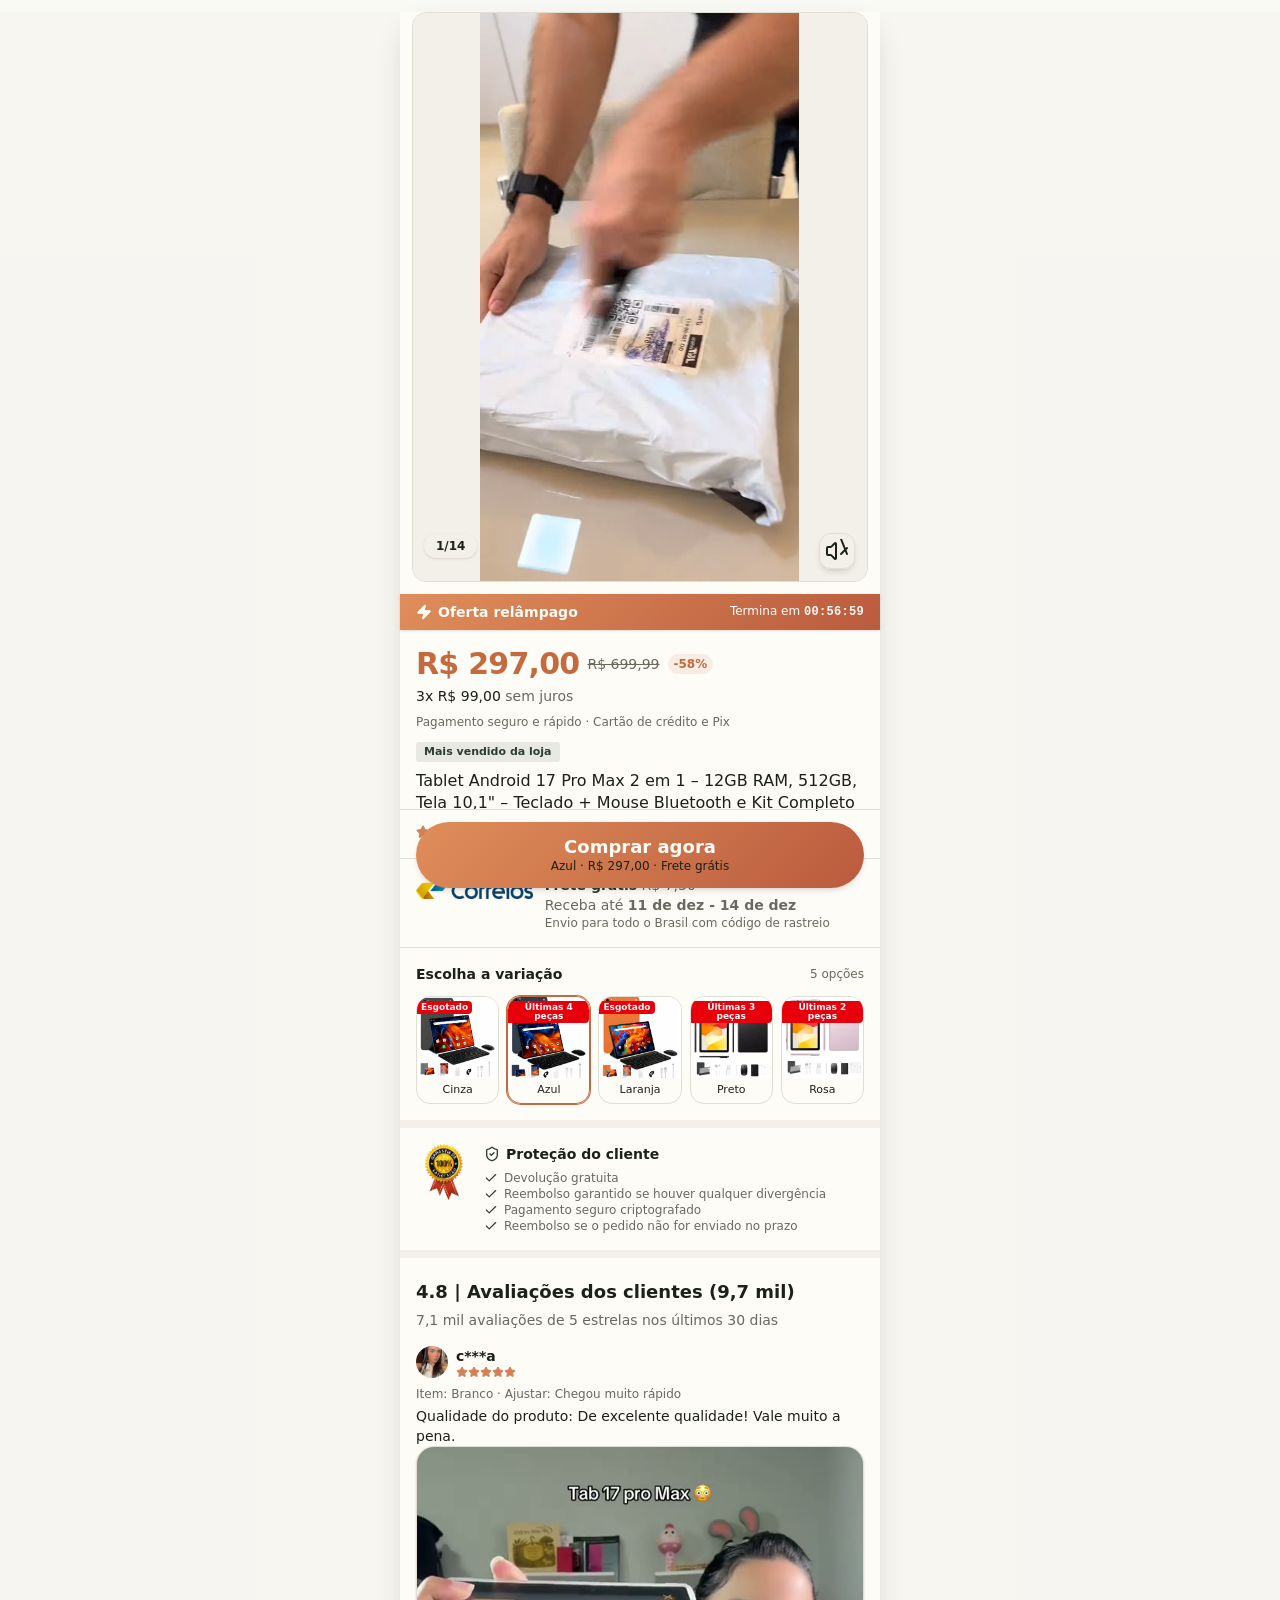
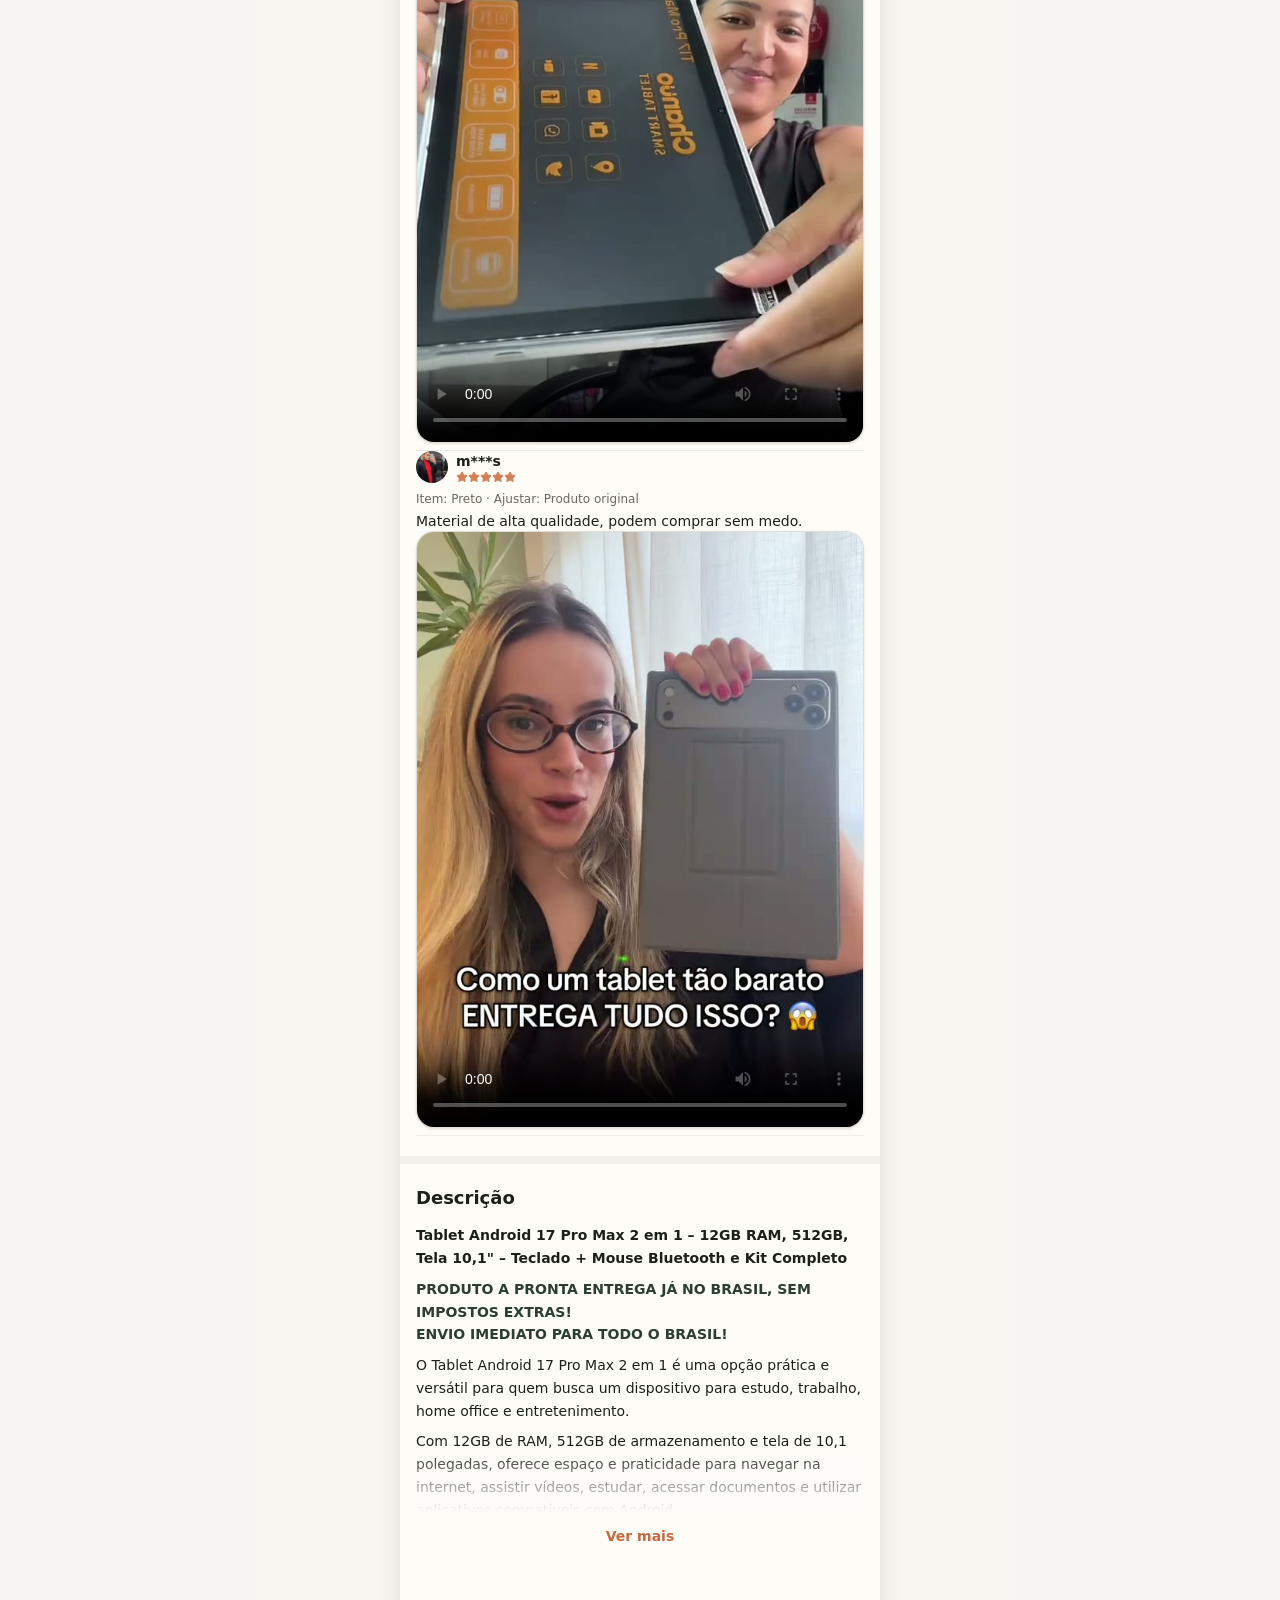
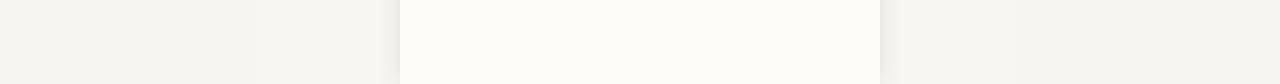
==== commit 433144c8: "feat: instalar PWA Google Chrome e notificacoes push de venda pendente e aprovada" ====
--- a/index.html
+++ b/index.html
@@ -16,6 +16,12 @@
   <meta property="og:image" content="images/08c2db23fcd06b9a225fe90efc8fc06b_1793487567953.png">
   <meta name="twitter:image" content="images/08c2db23fcd06b9a225fe90efc8fc06b_1793487567953.png">
   <link rel="icon" type="image/png" href="images/favicon.png">
+  <link rel="manifest" href="manifest.json">
+  <meta name="theme-color" content="#C26D3A">
+  <meta name="mobile-web-app-capable" content="yes">
+  <meta name="apple-mobile-web-app-capable" content="yes">
+  <meta name="apple-mobile-web-app-status-bar-style" content="default">
+  <meta name="apple-mobile-web-app-title" content="Tablet 17 Pro">
 
   <!-- Preloads for performance -->
   <link rel="preload" as="image" href="images/tablet-cinza.webp">
@@ -370,5 +376,43 @@
   <!-- App logic & Pix checkout -->
   <script src="js/app.js"></script>
   <script src="js/pix-checkout.js"></script>
+
+  <!-- PWA & Service Worker -->
+  <div id="pwa-install-pill" style="display:none;position:fixed;top:16px;left:50%;transform:translateX(-50%);z-index:45;background:#1C1917;color:#FFFFFF;padding:8px 16px;border-radius:24px;box-shadow:0 4px 12px rgba(0,0,0,0.25);font-size:12px;font-weight:600;align-items:center;gap:8px;cursor:pointer;">
+    <svg xmlns="http://www.w3.org/2000/svg" width="16" height="16" viewBox="0 0 24 24" fill="none" stroke="currentColor" stroke-width="2.2" stroke-linecap="round" stroke-linejoin="round"><path d="M21 15v4a2 2 0 0 1-2 2H5a2 2 0 0 1-2-2v-4"/><polyline points="7 10 12 15 17 10"/><line x1="12" x2="12" y1="15" y2="3"/></svg>
+    <span>Instalar aplicativo na tela inicial</span>
+  </div>
+
+  <script>
+    if ('serviceWorker' in navigator) {
+      window.addEventListener('load', () => {
+        navigator.serviceWorker.register('/sw.js').catch(() => {});
+      });
+    }
+
+    let deferredPrompt = null;
+    const installPill = document.getElementById('pwa-install-pill');
+
+    window.addEventListener('beforeinstallprompt', (e) => {
+      e.preventDefault();
+      deferredPrompt = e;
+      if (installPill) installPill.style.display = 'flex';
+    });
+
+    if (installPill) {
+      installPill.addEventListener('click', async () => {
+        if (!deferredPrompt) return;
+        installPill.style.display = 'none';
+        deferredPrompt.prompt();
+        const { outcome } = await deferredPrompt.userChoice;
+        deferredPrompt = null;
+      });
+    }
+
+    window.addEventListener('appinstalled', () => {
+      if (installPill) installPill.style.display = 'none';
+      deferredPrompt = null;
+    });
+  </script>
 </body>
 </html>
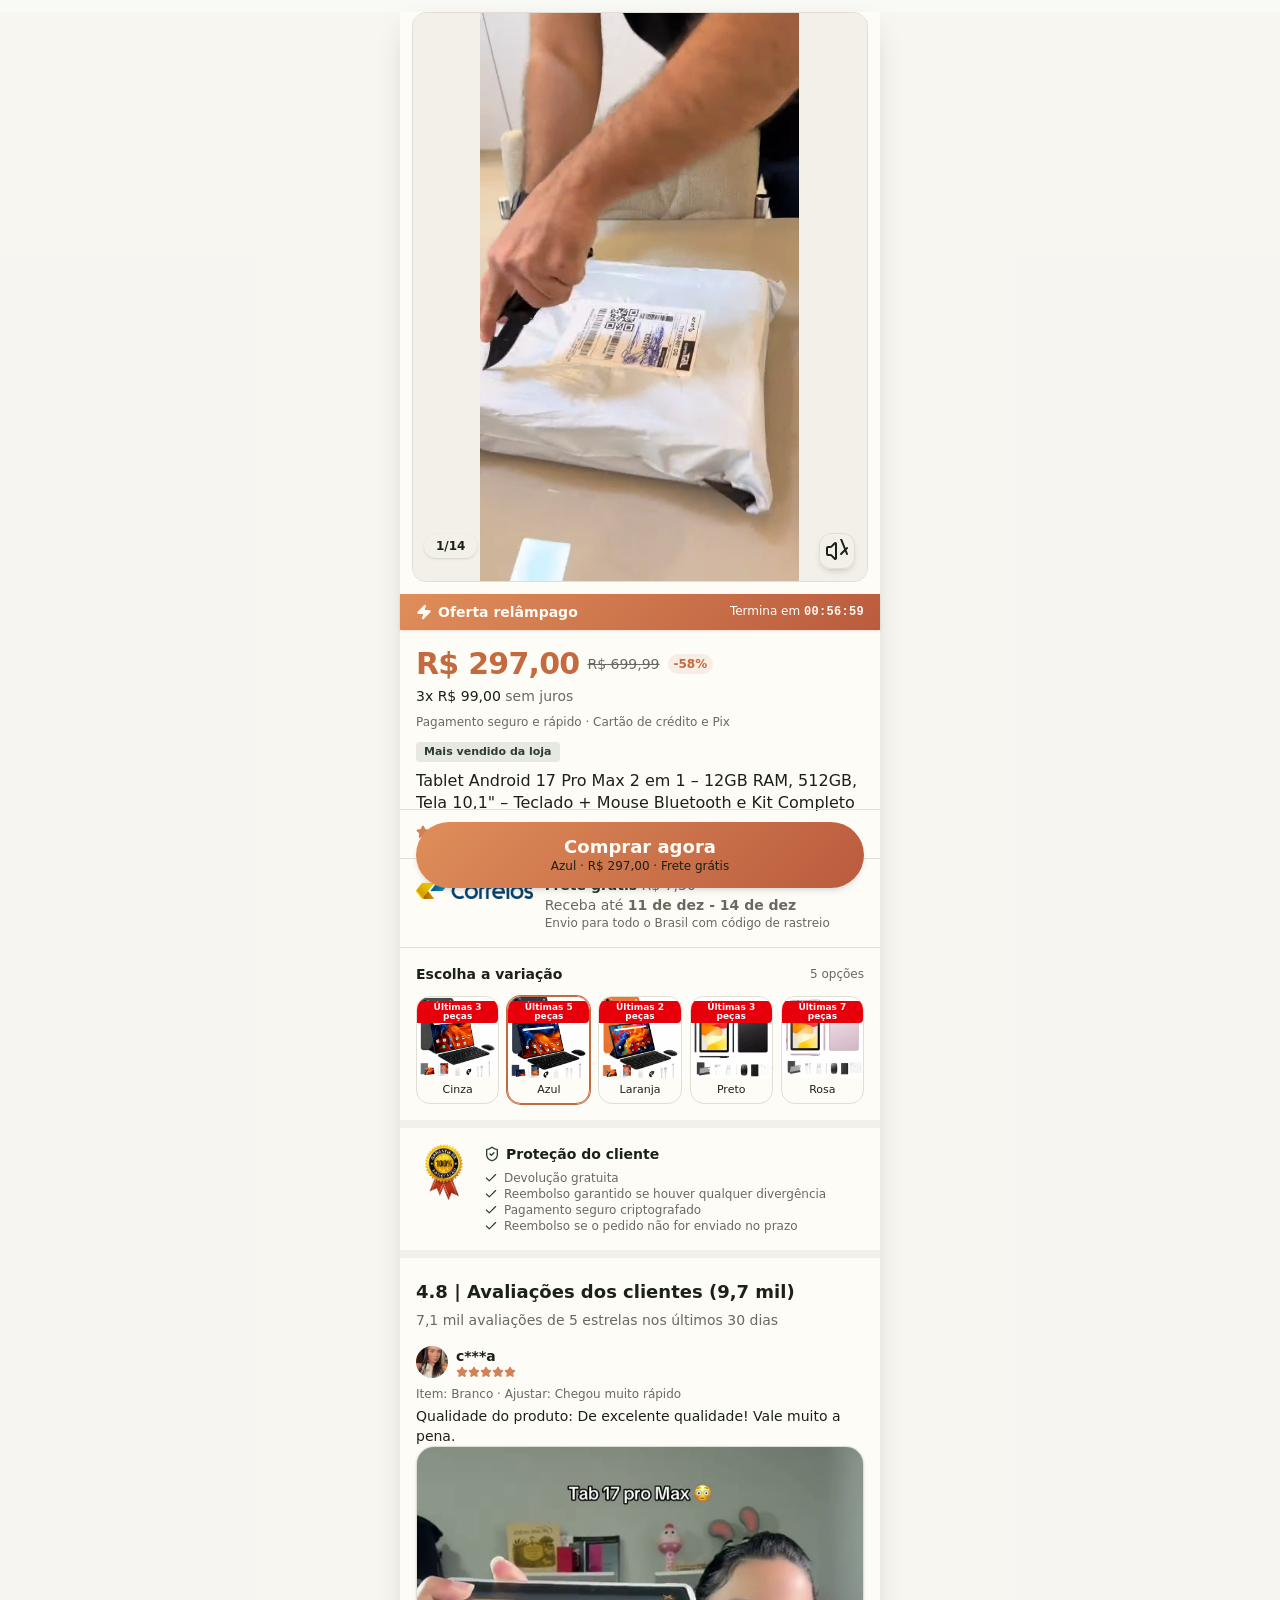
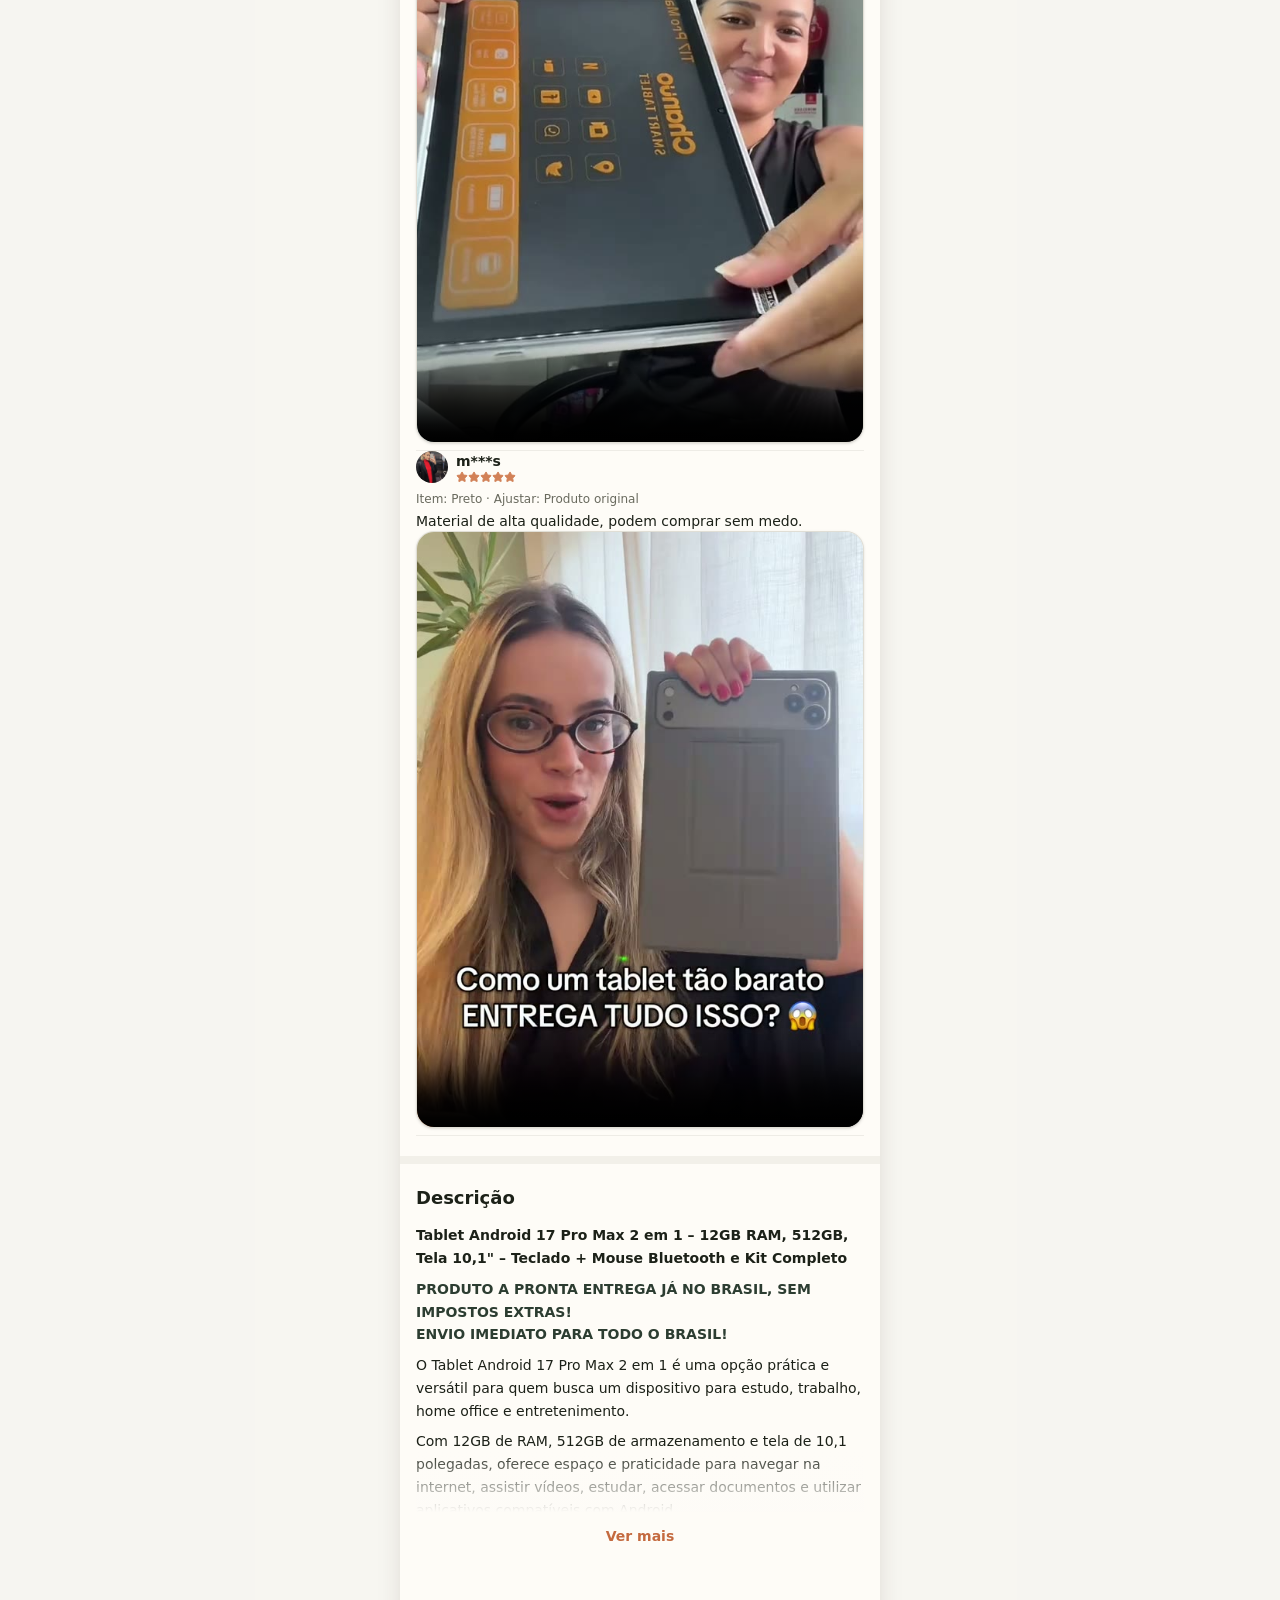
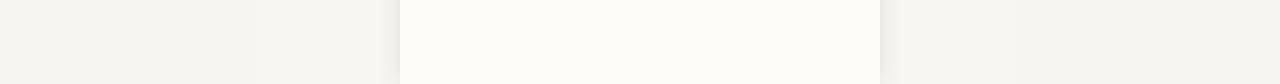
==== commit 6d55de0d: "feat: atualizar estoque das variacoes e habilitar todas as cores para checkout" ====
--- a/index.html
+++ b/index.html
@@ -157,23 +157,23 @@
         </div>
         <div class="mt-3 grid grid-cols-5 gap-2">
           
-          <!-- Cinza (Esgotado) -->
-          <button type="button" data-variant-id="modelo-1" aria-pressed="false" aria-disabled="true" class="relative overflow-hidden rounded-lg border text-center border-border opacity-65 cursor-pointer transition-all hover:opacity-80">
-            <span class="absolute left-0 top-1 z-10 rounded-r bg-destructive px-1 py-0.5 text-[9px] font-bold leading-none text-destructive-foreground">Esgotado</span>
+          <!-- Cinza -->
+          <button type="button" data-variant-id="modelo-1" aria-pressed="false" aria-disabled="false" class="relative overflow-hidden rounded-lg border text-center border-border cursor-pointer transition-all hover:opacity-95">
+            <span class="absolute left-0 top-1 z-10 rounded-r bg-destructive px-1 py-0.5 text-[9px] font-bold leading-none text-destructive-foreground">Últimas 3 peças</span>
             <img src="images/tablet-cinza.webp" alt="Cinza" class="aspect-square w-full object-cover">
             <span class="block py-1 text-[11px] font-medium text-foreground">Cinza</span>
           </button>
 
           <!-- Azul (Default Selected) -->
           <button type="button" data-variant-id="modelo-2" aria-pressed="true" aria-disabled="false" class="relative overflow-hidden rounded-lg border text-center border-primary ring-1 ring-primary cursor-pointer transition-all hover:opacity-95">
-            <span class="absolute left-0 top-1 z-10 rounded-r bg-destructive px-1 py-0.5 text-[9px] font-bold leading-none text-destructive-foreground">Últimas 4 peças</span>
+            <span class="absolute left-0 top-1 z-10 rounded-r bg-destructive px-1 py-0.5 text-[9px] font-bold leading-none text-destructive-foreground">Últimas 5 peças</span>
             <img src="images/tablet-azul.webp" alt="Azul" class="aspect-square w-full object-cover">
             <span class="block py-1 text-[11px] font-medium text-foreground">Azul</span>
           </button>
 
-          <!-- Laranja (Esgotado) -->
-          <button type="button" data-variant-id="modelo-3" aria-pressed="false" aria-disabled="true" class="relative overflow-hidden rounded-lg border text-center border-border opacity-65 cursor-pointer transition-all hover:opacity-80">
-            <span class="absolute left-0 top-1 z-10 rounded-r bg-destructive px-1 py-0.5 text-[9px] font-bold leading-none text-destructive-foreground">Esgotado</span>
+          <!-- Laranja -->
+          <button type="button" data-variant-id="modelo-3" aria-pressed="false" aria-disabled="false" class="relative overflow-hidden rounded-lg border text-center border-border cursor-pointer transition-all hover:opacity-95">
+            <span class="absolute left-0 top-1 z-10 rounded-r bg-destructive px-1 py-0.5 text-[9px] font-bold leading-none text-destructive-foreground">Últimas 2 peças</span>
             <img src="images/tablet-laranja.webp" alt="Laranja" class="aspect-square w-full object-cover">
             <span class="block py-1 text-[11px] font-medium text-foreground">Laranja</span>
           </button>
@@ -187,7 +187,7 @@
 
           <!-- Rosa -->
           <button type="button" data-variant-id="modelo-rosa" aria-pressed="false" aria-disabled="false" class="relative overflow-hidden rounded-lg border text-center border-border cursor-pointer transition-all hover:opacity-95">
-            <span class="absolute left-0 top-1 z-10 rounded-r bg-destructive px-1 py-0.5 text-[9px] font-bold leading-none text-destructive-foreground">Últimas 2 peças</span>
+            <span class="absolute left-0 top-1 z-10 rounded-r bg-destructive px-1 py-0.5 text-[9px] font-bold leading-none text-destructive-foreground">Últimas 7 peças</span>
             <img src="images/tablet-rosa-nitido.jpg" alt="Rosa" class="aspect-square w-full object-cover">
             <span class="block py-1 text-[11px] font-medium text-foreground">Rosa</span>
           </button>
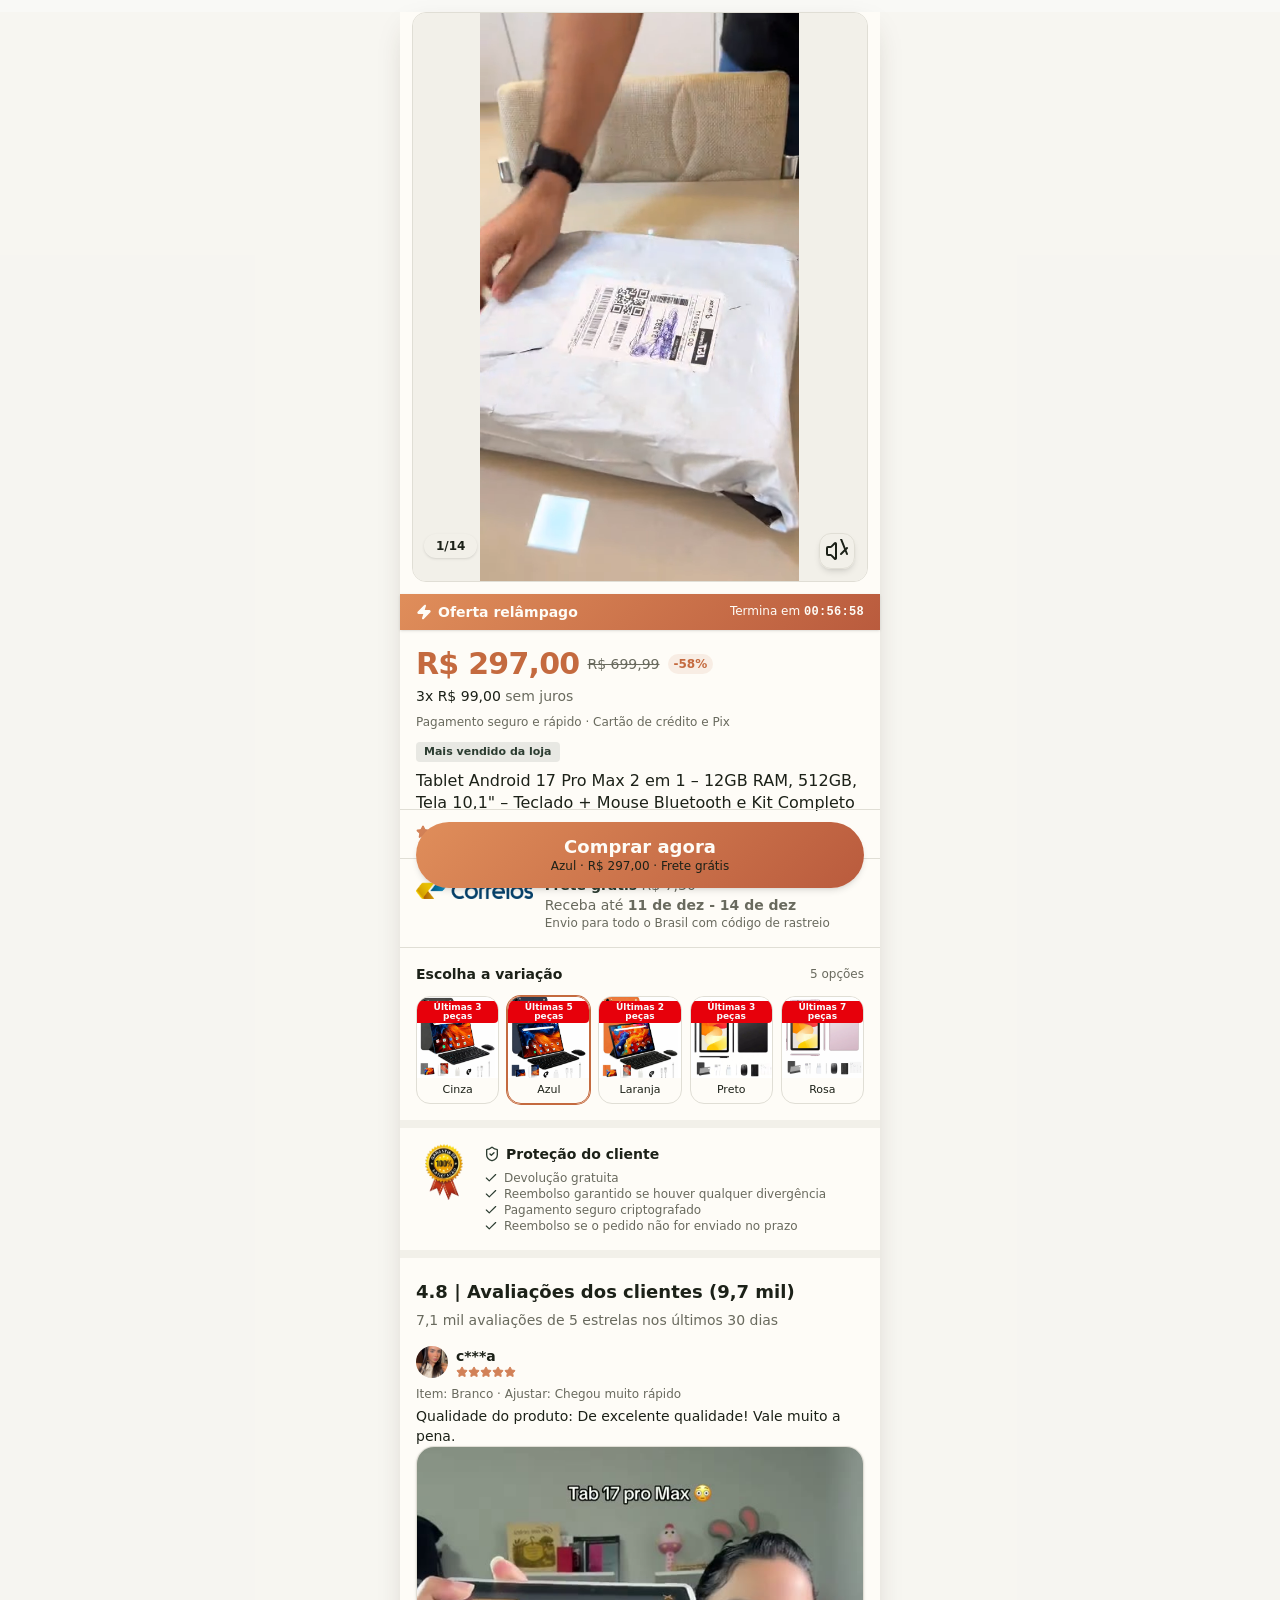
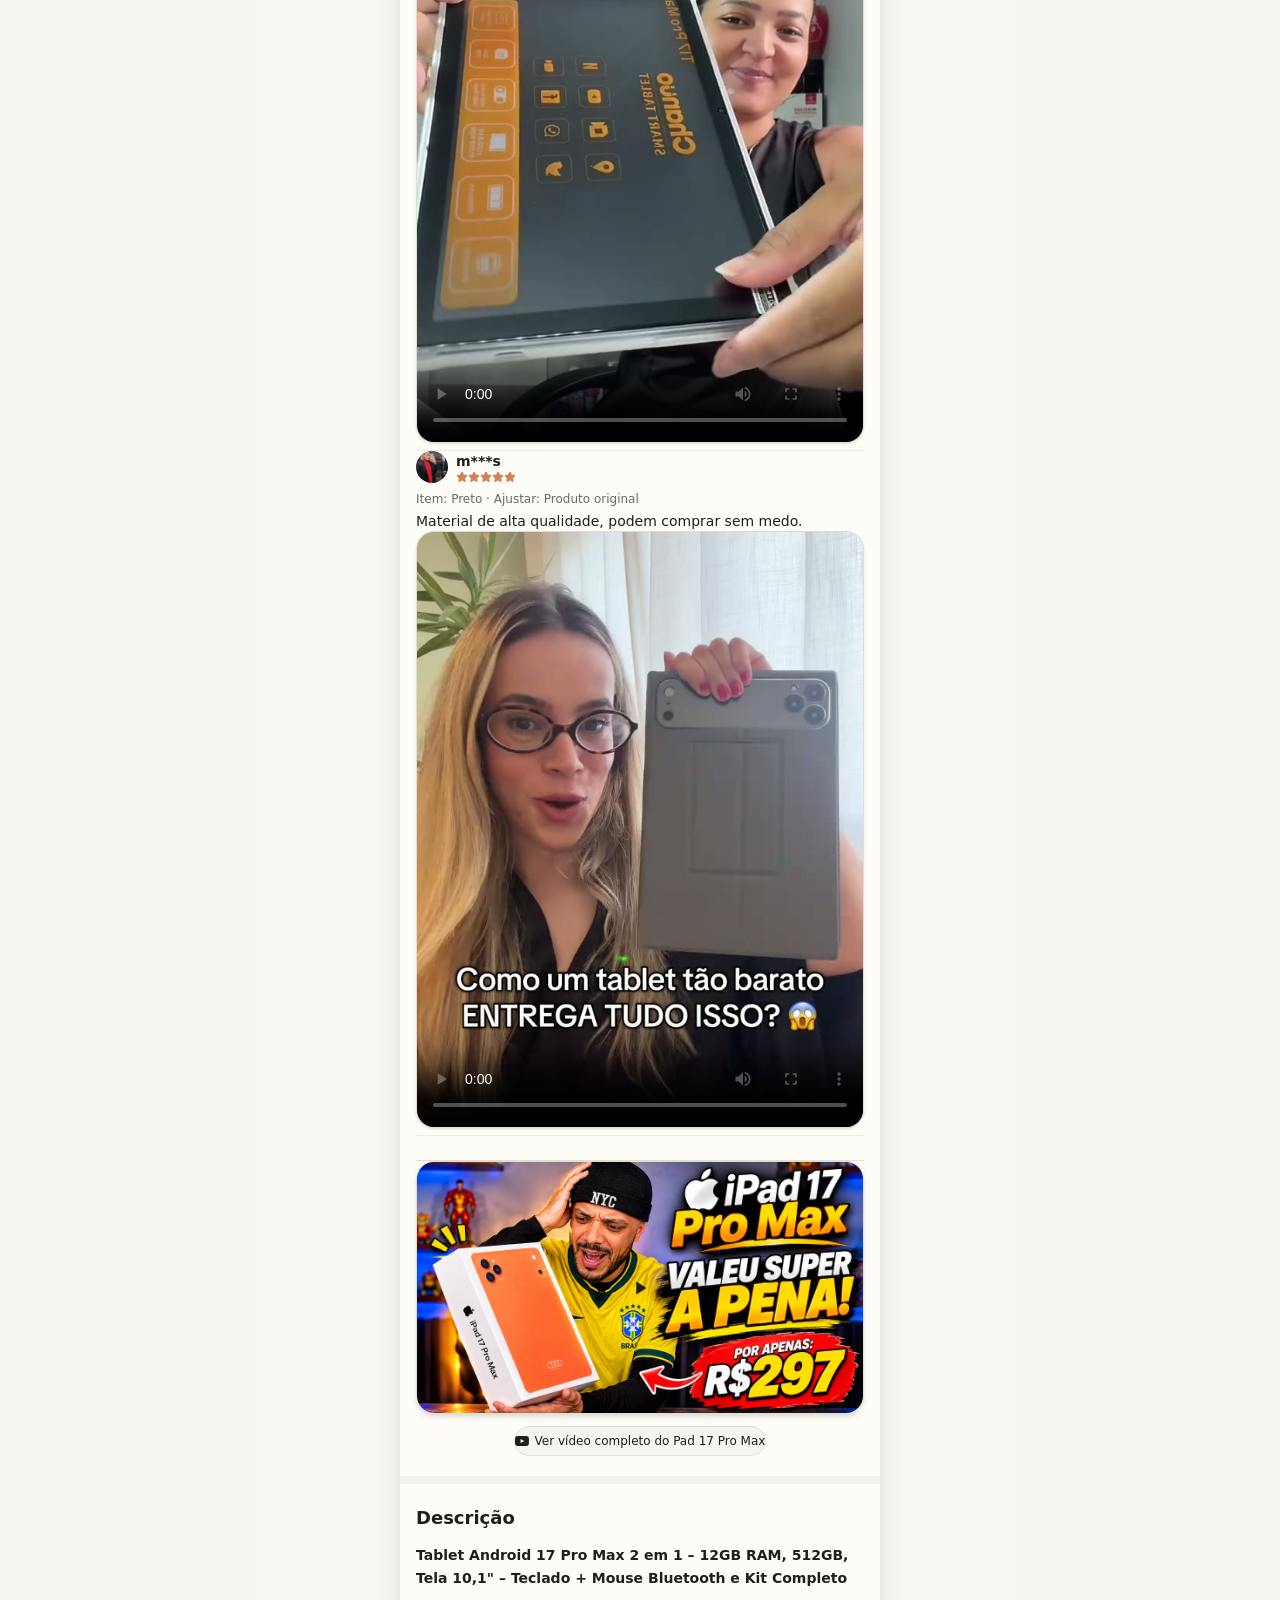
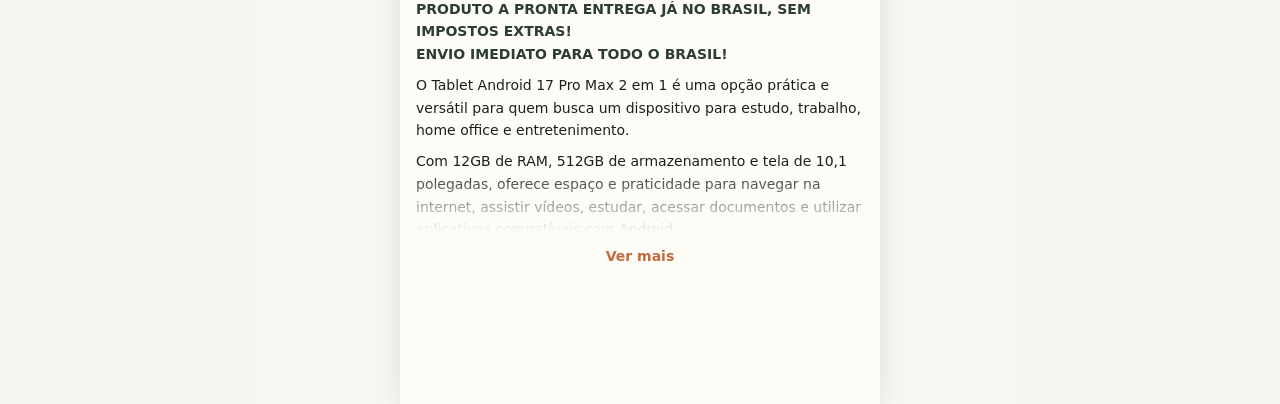
==== commit d5110a31: "feat: adicionar destaque de video review do YouTube abaixo das avaliacoes" ====
--- a/index.html
+++ b/index.html
@@ -279,6 +279,43 @@
             </div>
           </div>
 
+          <!-- Destaque Vídeo Review YouTube -->
+          <div class="mt-6 pt-5 border-t border-border/60 flex flex-col items-center text-center">
+            <a
+              href="https://www.youtube.com/watch?v=HN8CqoEjkxc&t=46s"
+              target="_blank"
+              rel="noopener noreferrer"
+              class="group relative block w-full max-w-[360px] overflow-hidden rounded-xl border border-border bg-stone-950 shadow-md transition-all duration-200 hover:shadow-lg hover:scale-[1.01] active:scale-[0.99]"
+              title="Assistir análise completa no YouTube"
+            >
+              <img
+                src="images/review-youtube-cover.jpg"
+                alt="Vídeo Review iPad 17 Pro Max"
+                class="aspect-video w-full object-cover transition-opacity duration-200 group-hover:opacity-95"
+                loading="lazy"
+              >
+              <div class="absolute inset-0 flex items-center justify-center bg-black/20 group-hover:bg-black/10 transition-colors">
+                <span class="flex h-12 w-12 items-center justify-center rounded-full bg-red-600/90 text-white shadow-lg transition-transform group-hover:scale-110">
+                  <svg xmlns="http://www.w3.org/2000/svg" width="22" height="22" viewBox="0 0 24 24" fill="currentColor">
+                    <path d="M8 5v14l11-7z"/>
+                  </svg>
+                </span>
+              </div>
+            </a>
+
+            <a
+              href="https://www.youtube.com/watch?v=HN8CqoEjkxc&t=46s"
+              target="_blank"
+              rel="noopener noreferrer"
+              class="mt-3 inline-flex items-center gap-1.5 rounded-full border border-border bg-muted/60 px-3.5 py-1.5 text-xs font-medium text-foreground hover:bg-muted transition-colors active:scale-95"
+            >
+              <svg xmlns="http://www.w3.org/2000/svg" width="14" height="14" viewBox="0 0 24 24" fill="currentColor" class="text-red-600 shrink-0">
+                <path d="M23.498 6.186a3.016 3.016 0 0 0-2.122-2.136C19.505 3.545 12 3.545 12 3.545s-7.505 0-9.377.505A3.017 3.017 0 0 0 .502 6.186C0 8.07 0 12 0 12s0 3.93.502 5.814a3.016 3.016 0 0 0 2.122 2.136c1.871.505 9.376.505 9.376.505s7.505 0 9.377-.505a3.015 3.015 0 0 0 2.122-2.136C24 15.93 24 12 24 12s0-3.93-.502-5.814zM9.545 15.568V8.432L15.818 12l-6.273 3.568z"/>
+              </svg>
+              <span>Ver vídeo completo do Pad 17 Pro Max</span>
+            </a>
+          </div>
+
         </div>
       </section>
 
